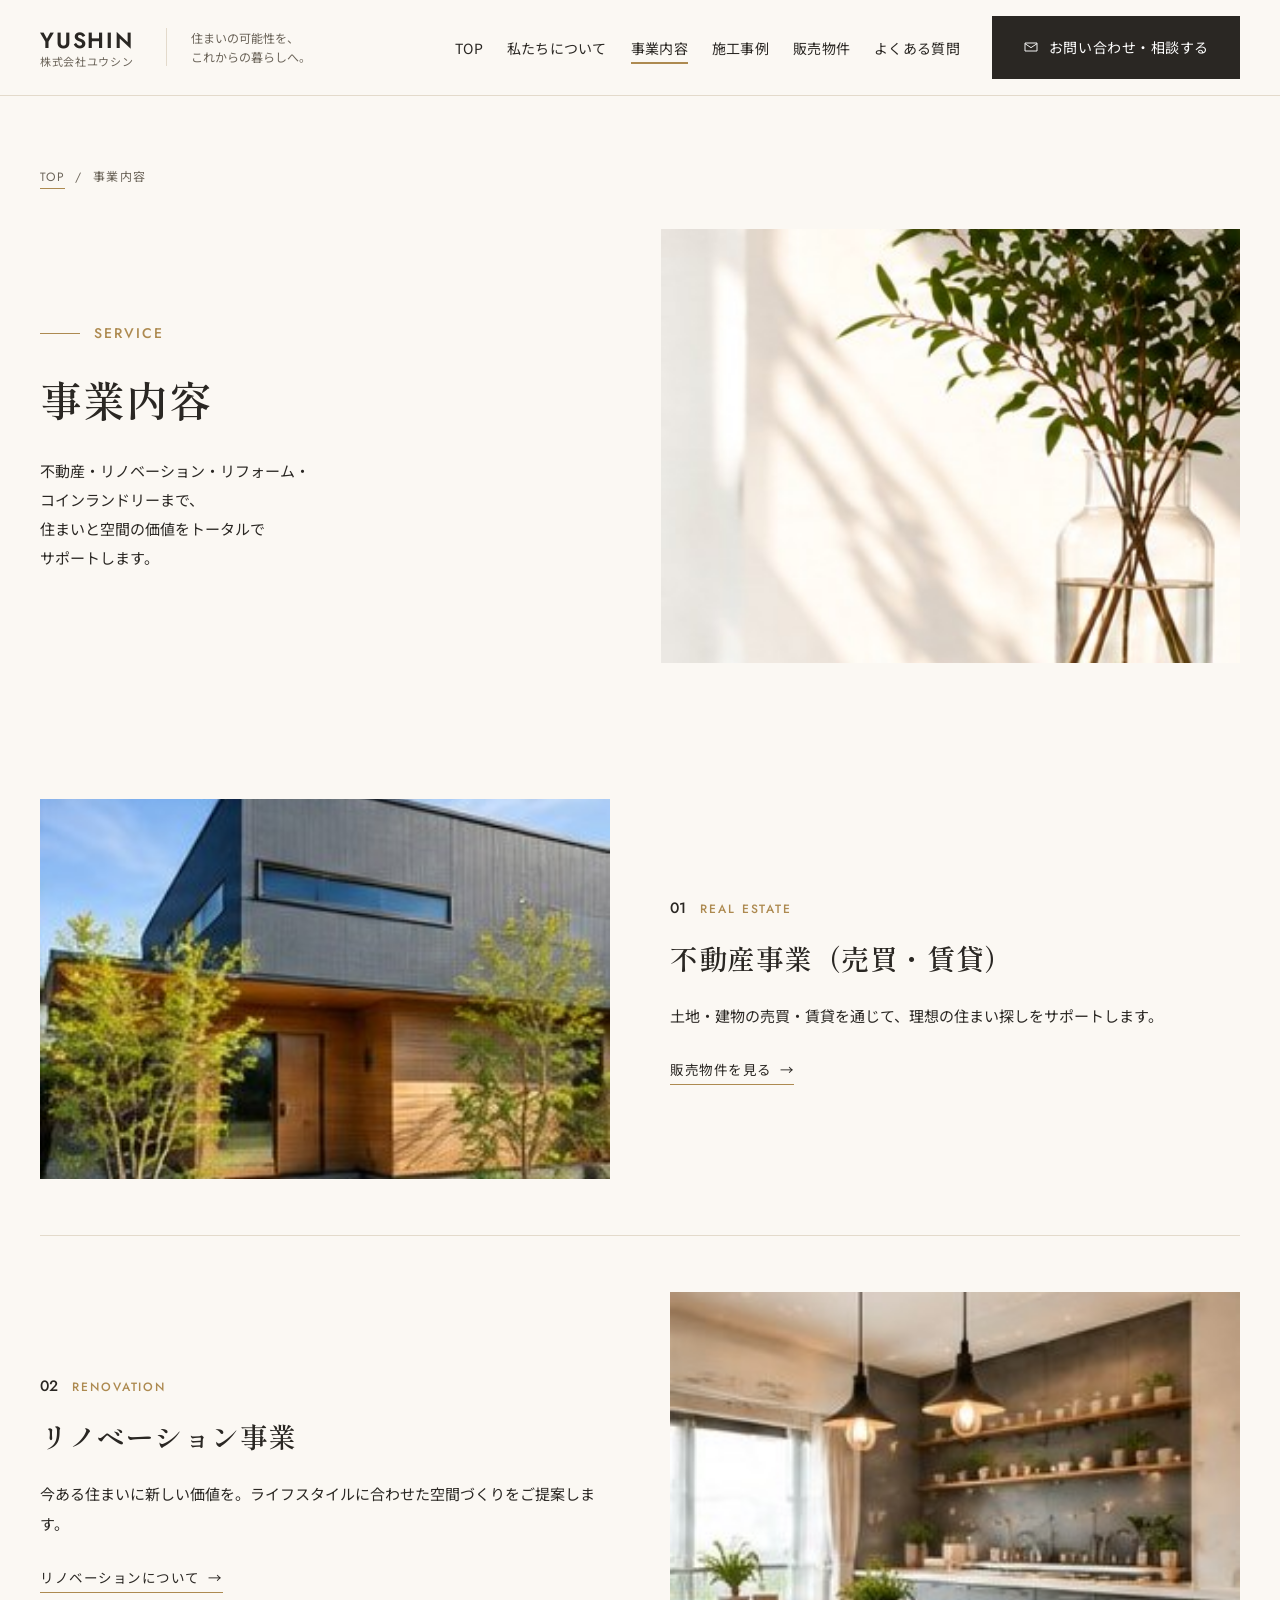
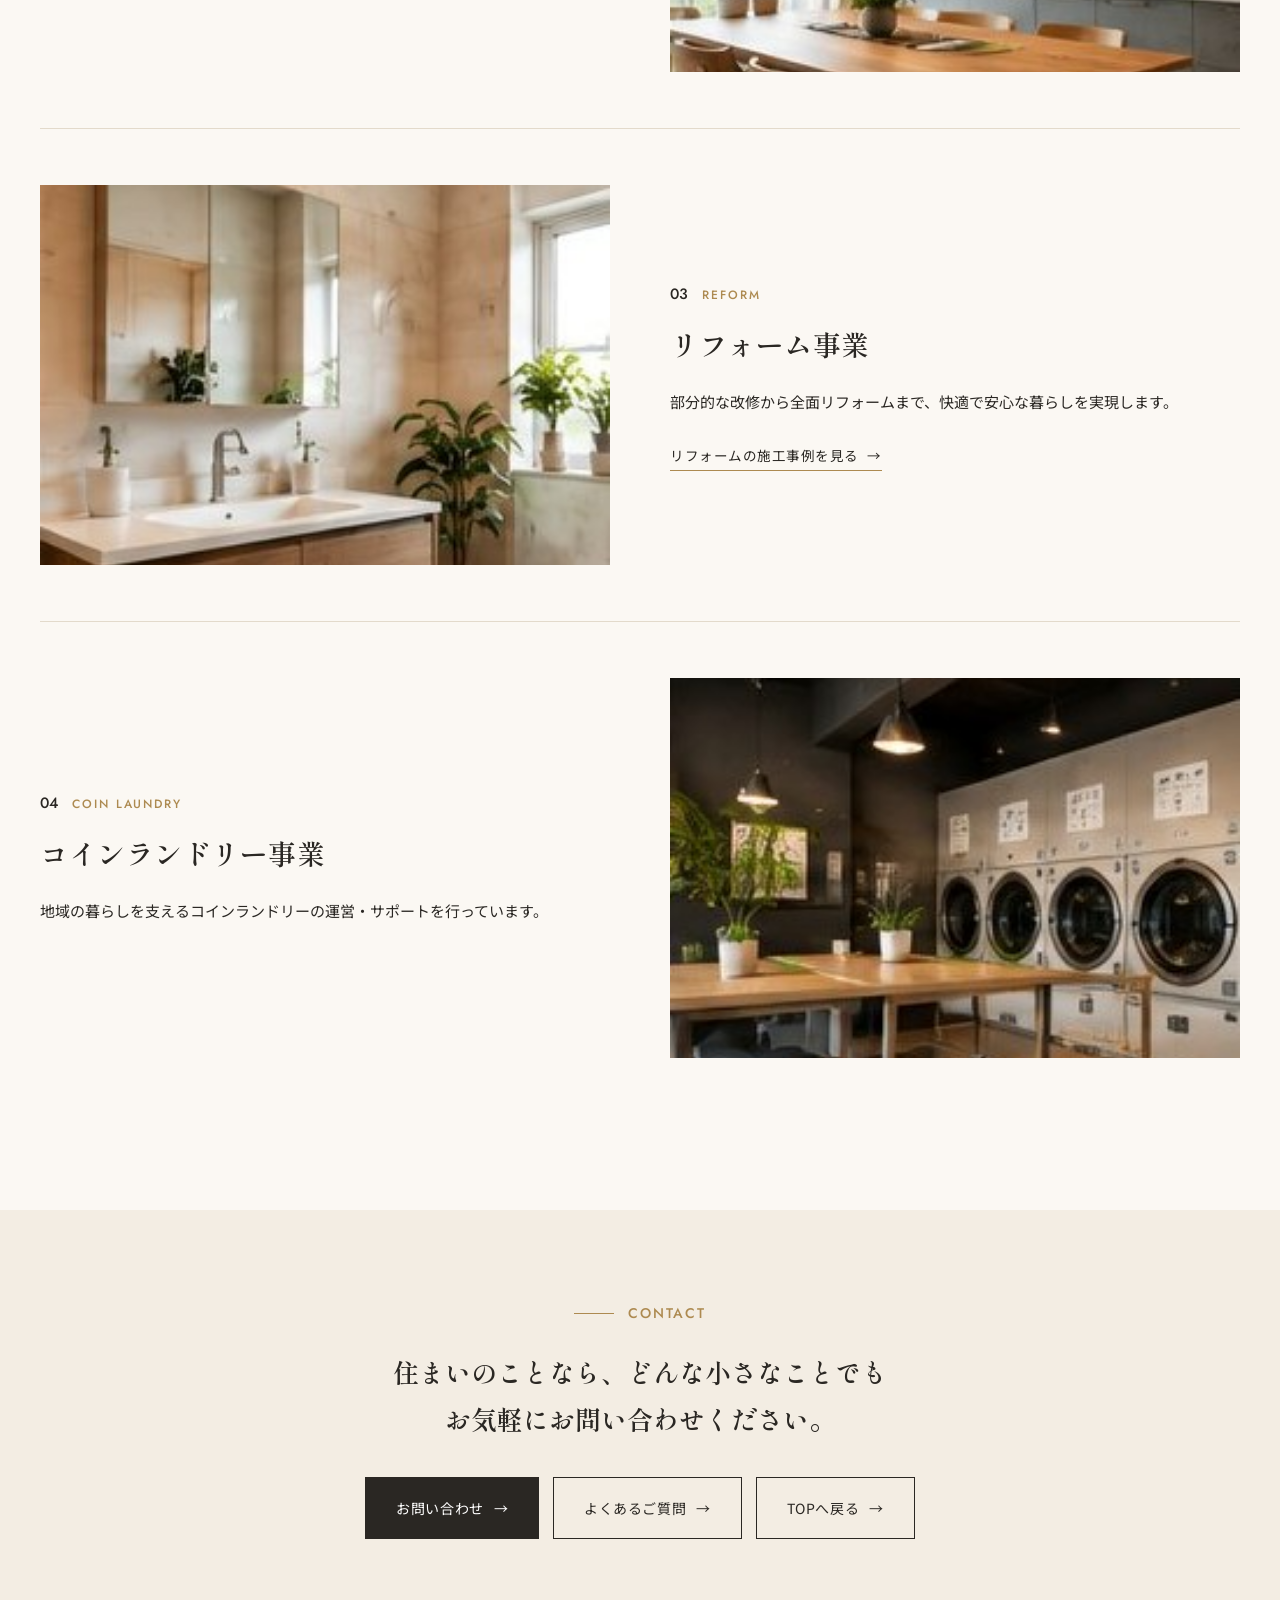
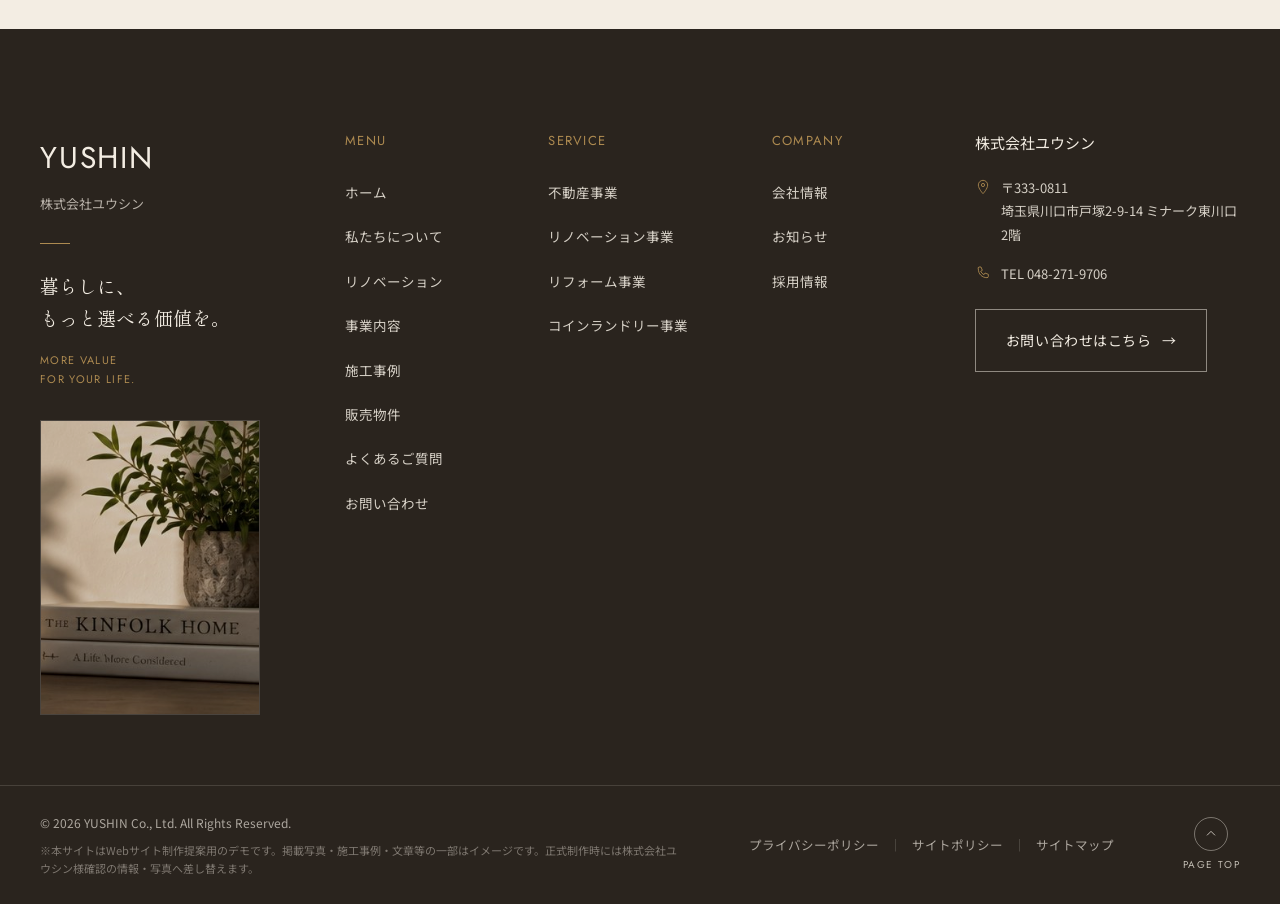
==== business/index.html @ 1804f94d "最新版デモを反映: 会社情報・リノベーション・事業内容のページを追加し、TOP・施工事例・販売物件を WordPress 公開側に同期 - 会社情報 company/・リノベーション renovati" ====
<!DOCTYPE html>
<html lang="ja">
<head>
<meta charset="UTF-8">
<meta name="viewport" content="width=device-width, initial-scale=1">
<meta name="robots" content="noindex, nofollow">
<title>事業内容｜株式会社ユウシン（提案用デモ）</title>
<link rel="preconnect" href="https://fonts.googleapis.com">
<link rel="preconnect" href="https://fonts.gstatic.com" crossorigin>
<link rel="stylesheet" href="https://fonts.googleapis.com/css2?family=Shippori+Mincho:wght@400;500;600;800&amp;family=Noto+Sans+JP:wght@300;400;500;600;700&amp;family=Cormorant+Garamond:ital,wght@1,400;1,500;1,600&amp;family=Jost:wght@400;500;600&amp;display=swap">
<link rel="stylesheet" href="../styles/main.css">
<link rel="stylesheet" href="../styles/site.css">
<link rel="stylesheet" href="../styles/home-property.css">
<link rel="stylesheet" href="../styles/site-pages.css">
</head>
<body>

<a class="skip-link screen-reader-text" id="wp-skip-link" href="#wp--skip-link--target">内容をスキップ</a><div class="wp-site-blocks"><header class="site-header" id="hero">
  <div class="site-header__inner">
    <a class="brand" href="../#hero">
      <span class="brand__en">YUSHIN</span>
      <span class="brand__jp">株式会社ユウシン</span>
    </a>

    <p class="header-tagline">住まいの可能性を、<br>これからの暮らしへ。</p>

    <nav class="main-nav" id="mainNav">
      <ul>
        <li><a href="../#hero">TOP</a></li>
        <li><a href="../#about">私たちについて</a></li>
        <li><a href="../#service" class="is-active" aria-current="page">事業内容</a></li>
        <li><a href="../#works">施工事例</a></li>
        <li><a href="../property/">販売物件</a></li>
        <li><a href="../#faq">よくある質問</a></li>
      </ul>
    </nav>

    <a href="../#contact" class="btn btn-dark header-cta">
      <svg class="icon" viewBox="0 0 24 24" aria-hidden="true"><path d="M3 6h18v12H3z" fill="none" stroke="currentColor" stroke-width="1.4"/><path d="M3 7l9 6 9-6" fill="none" stroke="currentColor" stroke-width="1.4"/></svg>
      お問い合わせ・相談する
    </a>

    <button class="nav-toggle" id="navToggle" aria-label="メニューを開く" aria-expanded="false" aria-controls="mainNav">
      <span></span><span></span><span></span>
    </button>
  </div>
</header>



<main id="wp--skip-link--target" class="wp-block-group is-layout-flow wp-block-group-is-layout-flow">
<section class="section sp-hero" id="sp-top">
  <div class="container">
    <nav class="sp-crumb" aria-label="現在地"><a href="../">TOP</a><span aria-hidden="true">/</span><span aria-current="page">事業内容</span></nav>
    <div class="sp-hero__grid">
      <div class="sp-hero__text">
        <p class="eyebrow"><span class="eyebrow__line"></span><span class="eyebrow__label">SERVICE</span></p>
        <h1 class="section-title sp-hero__title" data-ysp-field="title">事業内容</h1>
        <p class="section-desc sp-hero__lead" data-ysp-field="lead">不動産・リノベーション・リフォーム・<br>
コインランドリーまで、<br>
住まいと空間の価値をトータルで<br>
サポートします。</p>
      </div>
      <div class="sp-hero__visual">
        <img class="photo sp-hero__photo" src="../images/photos/service-side.jpg" alt="事業内容のイメージ写真(提案用仮素材)">
      </div>
    </div>
  </div>
</section>

<section class="section sp-block sp-biz" id="sp-business">
  <div class="container">
    <article class="sp-biz__item" id="realestate">
      <div class="sp-biz__visual"><img class="photo" src="../images/photos/service-realestate.jpg" alt="不動産事業（売買・賃貸）のイメージ写真(提案用仮素材)" loading="lazy"></div>
      <div class="sp-biz__text">
        <p class="sp-biz__num">01<span>REAL ESTATE</span></p>
        <h2 class="sp-block__title" data-ysp-field="realestate_name">不動産事業（売買・賃貸）</h2>
        <p class="sp-block__text" data-ysp-field="realestate_text">土地・建物の売買・賃貸を通じて、理想の住まい探しをサポートします。</p>
        <a class="text-link" href="../property/">販売物件を見る<span class="arrow">→</span></a>
      </div>
    </article>
    <article class="sp-biz__item" id="renovation">
      <div class="sp-biz__visual"><img class="photo" src="../images/photos/service-renovation.jpg" alt="リノベーション事業のイメージ写真(提案用仮素材)" loading="lazy"></div>
      <div class="sp-biz__text">
        <p class="sp-biz__num">02<span>RENOVATION</span></p>
        <h2 class="sp-block__title" data-ysp-field="renovation_name">リノベーション事業</h2>
        <p class="sp-block__text" data-ysp-field="renovation_text">今ある住まいに新しい価値を。ライフスタイルに合わせた空間づくりをご提案します。</p>
        <a class="text-link" href="../renovation/">リノベーションについて<span class="arrow">→</span></a>
      </div>
    </article>
    <article class="sp-biz__item" id="reform">
      <div class="sp-biz__visual"><img class="photo" src="../images/photos/service-reform.jpg" alt="リフォーム事業のイメージ写真(提案用仮素材)" loading="lazy"></div>
      <div class="sp-biz__text">
        <p class="sp-biz__num">03<span>REFORM</span></p>
        <h2 class="sp-block__title" data-ysp-field="reform_name">リフォーム事業</h2>
        <p class="sp-block__text" data-ysp-field="reform_text">部分的な改修から全面リフォームまで、快適で安心な暮らしを実現します。</p>
        <a class="text-link" href="../works/?work_type=reform">リフォームの施工事例を見る<span class="arrow">→</span></a>
      </div>
    </article>
    <article class="sp-biz__item" id="laundry">
      <div class="sp-biz__visual"><img class="photo" src="../images/photos/service-laundry.jpg" alt="コインランドリー事業のイメージ写真(提案用仮素材)" loading="lazy"></div>
      <div class="sp-biz__text">
        <p class="sp-biz__num">04<span>COIN LAUNDRY</span></p>
        <h2 class="sp-block__title" data-ysp-field="laundry_name">コインランドリー事業</h2>
        <p class="sp-block__text" data-ysp-field="laundry_text">地域の暮らしを支えるコインランドリーの運営・サポートを行っています。</p>
      </div>
    </article>
  </div>
</section>

<section class="section section--alt sp-cta" id="sp-contact">
  <div class="container sp-cta__inner">
    <p class="eyebrow"><span class="eyebrow__line"></span><span class="eyebrow__label">CONTACT</span></p>
    <h2 class="sp-cta__title">住まいのことなら、どんな小さなことでも<br class="sp-br-pc">お気軽にお問い合わせください。</h2>
    <div class="sp-cta__actions">
      <a href="../#contact" class="btn btn-dark">お問い合わせ<span class="arrow">→</span></a>
      <a href="../#faq" class="btn btn-outline">よくあるご質問<span class="arrow">→</span></a>
      <a href="../" class="btn btn-outline">TOPへ戻る<span class="arrow">→</span></a>
    </div>
  </div>
</section>

</main>


<footer class="site-footer">
  <div class="container footer-top">
    <div class="footer-brand">
      <p class="footer-brand__en">YUSHIN</p>
      <p class="footer-brand__jp">株式会社ユウシン</p>
      <hr>
      <p class="footer-brand__copy">暮らしに、<br>もっと選べる価値を。</p>
      <p class="footer-brand__en2">MORE VALUE<br>FOR YOUR LIFE.</p>
      <div class="footer-photo">
        <img src="../images/photos/footer.jpg" alt="観葉植物と本が置かれたテーブルのイメージ写真(提案用仮素材)" loading="lazy">
      </div>
    </div>

    <nav class="footer-col" aria-label="メニュー">
      <p class="footer-col__title">MENU</p>
      <ul>
        <li><a href="../#hero">ホーム</a></li>
        <li><a href="../#about">私たちについて</a></li>
        <li><a href="../renovation/">リノベーション</a></li>
        <li><a href="../#service">事業内容</a></li>
        <li><a href="../works/">施工事例</a></li>
        <li><a href="../property/">販売物件</a></li>
        <li><a href="../#faq">よくあるご質問</a></li>
        <li><a href="../#contact">お問い合わせ</a></li>
      </ul>
    </nav>

    <nav class="footer-col" aria-label="サービス">
      <p class="footer-col__title">SERVICE</p>
      <ul>
        <li><a href="./#realestate">不動産事業</a></li>
        <li><a href="./#renovation">リノベーション事業</a></li>
        <li><a href="./#reform">リフォーム事業</a></li>
        <li><a href="./#laundry">コインランドリー事業</a></li>
      </ul>
    </nav>

    <nav class="footer-col" aria-label="会社">
      <p class="footer-col__title">COMPANY</p>
      <ul>
        <li><a href="../company/">会社情報</a></li>
        <li><a href="#">お知らせ</a></li>
        <li><a href="#">採用情報</a></li>
      </ul>
    </nav>

    <div class="footer-company" id="company-info">
      <p class="footer-company__name">株式会社ユウシン</p>
      <p class="footer-company__row">
        <svg viewBox="0 0 24 24" aria-hidden="true"><path d="M12 22s7-7.5 7-13a7 7 0 1 0-14 0c0 5.5 7 13 7 13z" fill="none" stroke="currentColor" stroke-width="1.3"/><circle cx="12" cy="9" r="2.4" fill="none" stroke="currentColor" stroke-width="1.3"/></svg>
        〒333-0811<br>埼玉県川口市戸塚2-9-14 ミナーク東川口2階      </p>
      <p class="footer-company__row">
        <svg viewBox="0 0 24 24" aria-hidden="true"><path d="M6 3h3l2 5-2.5 1.5a11 11 0 0 0 5 5L15 12l5 2v3a2 2 0 0 1-2 2C10.5 19 5 13.5 5 6a2 2 0 0 1 1-3z" fill="none" stroke="currentColor" stroke-width="1.3"/></svg>
        TEL 048-271-9706      </p>
      <a href="../#contact" class="btn btn-outline btn-outline--light">お問い合わせはこちら<span class="arrow">→</span></a>
    </div>
  </div>

  <div class="footer-bottom">
    <div class="container footer-bottom__inner">
      <p class="footer-copyright">© 2026 YUSHIN Co., Ltd. All Rights Reserved.<span class="footer-disclaimer">※本サイトはWebサイト制作提案用のデモです。掲載写真・施工事例・文章等の一部はイメージです。正式制作時には株式会社ユウシン様確認の情報・写真へ差し替えます。</span></p>
      <nav class="footer-legal" aria-label="法的情報">
        <a href="#">プライバシーポリシー</a><span>｜</span><a href="#">サイトポリシー</a><span>｜</span><a href="#">サイトマップ</a>
      </nav>
      <a href="../#hero" class="footer-top-btn" aria-label="ページトップへ戻る">
        <svg viewBox="0 0 24 24" aria-hidden="true"><path d="M6 14l6-6 6 6" fill="none" stroke="currentColor" stroke-width="1.5"/></svg>
        <span>PAGE TOP</span>
      </a>
    </div>
  </div>
</footer>

</div>
<script src="../scripts/main.js"></script>
</body>
</html>
---- styles/main.css ----
/* =========================================================
   YUSHIN 提案用デモサイト — メインスタイルシート
   ========================================================= */

:root {
  /* --- ベースカラー --- */
  --color-bg: #FBF8F3;
  --color-bg-alt: #F3EDE3;
  --color-white: #FFFFFF;
  --color-charcoal: #2A2723;
  --color-text: #2A2723;
  --color-text-soft: #6B6459;
  --color-border: #E3DACB;
  --color-border-strong: #2A2723;

  /* --- アクセント（ゴールド） --- */
  --color-gold: #AD8A50;
  --color-gold-soft: #E4D3AE;

  /* --- フッター（ダーク） --- */
  --color-dark: #2A241E;
  --color-dark-alt: #34291F;
  --color-dark-text: #F3EDE3;

  /* --- フォント --- */
  --font-serif: "Shippori Mincho", serif;
  --font-sans: "Noto Sans JP", -apple-system, "Hiragino Sans", sans-serif;
  --font-en: "Jost", "Noto Sans JP", sans-serif;
  --font-script: "Cormorant Garamond", serif;

  /* --- レイアウト --- */
  --container-w: 1280px;
  --header-h: 92px;
}

/* --- Reset --- */
* { box-sizing: border-box; }
html { scroll-behavior: smooth; scroll-padding-top: var(--header-h); }
body {
  margin: 0;
  background: var(--color-bg);
  color: var(--color-text);
  font-family: var(--font-sans);
  font-weight: 400;
  line-height: 1.9;
  -webkit-font-smoothing: antialiased;
}
img { max-width: 100%; display: block; }
a { color: inherit; text-decoration: none; }
ul { list-style: none; margin: 0; padding: 0; }
h1, h2, h3 { margin: 0; font-family: var(--font-serif); font-weight: 600; }
p { margin: 0; }
button { font: inherit; background: none; border: none; cursor: pointer; color: inherit; }
svg { width: 1em; height: 1em; }

.container {
  max-width: var(--container-w);
  margin: 0 auto;
  padding: 0 40px;
}

/* =========================================================
   共通パーツ
   ========================================================= */

.eyebrow {
  display: flex;
  align-items: center;
  gap: 14px;
  margin: 0 0 22px;
  color: var(--color-gold);
  font-family: var(--font-en);
  letter-spacing: 0.14em;
  font-size: 14px;
}
.eyebrow__num { font-size: 15px; font-weight: 500; color: var(--color-charcoal); }
.eyebrow__line { width: 40px; height: 1px; background: var(--color-gold); display: inline-block; }
.eyebrow__label { font-weight: 500; }

.section-title {
  font-size: clamp(30px, 3.6vw, 42px);
  line-height: 1.45;
  letter-spacing: 0.02em;
  margin-bottom: 18px;
}

.section-en {
  font-family: var(--font-en);
  letter-spacing: 0.16em;
  font-size: 13px;
  color: var(--color-gold);
  margin-bottom: 26px;
}

.section-desc {
  font-size: 15px;
  color: var(--color-text);
  line-height: 1.95;
  margin-bottom: 34px;
}

.section-foot {
  margin-top: 44px;
  font-family: var(--font-en);
  font-size: 12px;
  letter-spacing: 0.14em;
  color: var(--color-text-soft);
}

.tentative-mark {
  font-size: 0.72em;
  color: var(--color-gold);
  margin-left: 2px;
}

.proposal-note {
  display: block;
  margin-top: 8px;
  font-family: var(--font-en);
  font-size: 11px;
  letter-spacing: 0.06em;
  color: var(--color-gold);
  opacity: 0.85;
}

/* --- ボタン --- */
.btn {
  display: inline-flex;
  align-items: center;
  gap: 10px;
  padding: 17px 30px;
  font-size: 14px;
  letter-spacing: 0.04em;
  border: 1px solid var(--color-border-strong);
  white-space: nowrap;
  transition: background-color .2s ease, color .2s ease, opacity .2s ease;
}
.btn .arrow { transition: transform .2s ease; }
.btn:hover .arrow { transform: translateX(4px); }

.btn-dark {
  background: var(--color-charcoal);
  color: var(--color-white);
  border-color: var(--color-charcoal);
}
.btn-dark:hover { background: #46403A; }

.btn-outline {
  background: transparent;
  color: var(--color-charcoal);
}
.btn-outline:hover { background: var(--color-charcoal); color: var(--color-white); }

.btn-outline--light {
  border-color: rgba(243,237,227,0.5);
  color: var(--color-dark-text);
}
.btn-outline--light:hover { background: var(--color-dark-text); color: var(--color-dark); }

.header-cta .icon { font-size: 16px; }

/* --- 写真（design-parts のデザインカンプから、文字が焼き込まれていない範囲だけを
       トリミングして書き出した提案用の仮写真素材。images/photos/ を参照） --- */
.photo {
  display: block;
  width: 100%;
  height: auto;
}
/* 縦横比を揃えて並べる必要がある箇所のみ、比率を固定してトリミング表示 */
.photo--compare { aspect-ratio: 5 / 4; object-fit: cover; }
.photo--card { aspect-ratio: 6 / 5; object-fit: cover; margin-bottom: 20px; }

.visual-script {
  font-family: var(--font-script);
  font-style: italic;
  font-size: clamp(20px, 2vw, 26px);
  color: var(--color-gold);
  line-height: 1.35;
}
.visual-caption {
  font-family: var(--font-serif);
  font-size: 17px;
  line-height: 1.75;
}
.visual-caption span, .triple__brand-sub, .service-head__catch span {
  display: block;
  margin-top: 10px;
  font-family: var(--font-en);
  font-size: 11px;
  letter-spacing: 0.12em;
  color: var(--color-gold);
  font-weight: 500;
}

/* =========================================================
   01 HEADER
   ========================================================= */
.site-header {
  position: sticky;
  top: 0;
  z-index: 100;
  background: rgba(251,248,243,0.94);
  backdrop-filter: saturate(1.1) blur(6px);
  border-bottom: 1px solid var(--color-border);
}
.site-header__inner {
  max-width: var(--container-w);
  margin: 0 auto;
  min-height: var(--header-h);
  padding: 16px 40px;
  display: flex;
  align-items: center;
  gap: 32px;
}
.brand { display: flex; flex-direction: column; line-height: 1.3; }
.brand__en { font-family: var(--font-en); font-size: 22px; font-weight: 600; letter-spacing: 0.08em; }
.brand__jp { font-size: 11px; letter-spacing: 0.06em; color: var(--color-text-soft); }

.header-tagline {
  font-size: 12px;
  color: var(--color-text-soft);
  line-height: 1.6;
  padding-left: 24px;
  border-left: 1px solid var(--color-border);
  margin-right: auto;
}

.main-nav ul { display: flex; gap: 34px; }
.main-nav a {
  font-size: 14px;
  letter-spacing: 0.02em;
  position: relative;
  padding-bottom: 6px;
}
.main-nav a.is-active { color: var(--color-charcoal); }
.main-nav a.is-active::after {
  content: "";
  position: absolute;
  left: 0; right: 0; bottom: 0;
  height: 2px;
  background: var(--color-gold);
}
.main-nav a:hover { color: var(--color-gold); }

.nav-toggle {
  display: none;
  flex-direction: column;
  justify-content: center;
  gap: 5px;
  width: 40px;
  height: 40px;
  flex-shrink: 0;
}
.nav-toggle span {
  width: 100%;
  height: 1.5px;
  background: var(--color-charcoal);
  transition: transform .25s ease, opacity .25s ease;
}
.nav-toggle[aria-expanded="true"] span:nth-child(1) { transform: translateY(6.5px) rotate(45deg); }
.nav-toggle[aria-expanded="true"] span:nth-child(2) { opacity: 0; }
.nav-toggle[aria-expanded="true"] span:nth-child(3) { transform: translateY(-6.5px) rotate(-45deg); }

/* =========================================================
   01 HERO
   ========================================================= */
.hero {
  position: relative;
  min-height: 88vh;
  display: flex;
  align-items: flex-end;
  overflow: hidden;
}
.hero__photo {
  position: absolute;
  inset: 0;
  overflow: hidden;
}
.hero__photo img {
  position: absolute;
  top: 0;
  right: 0;
  width: 72%;
  height: 100%;
  object-fit: cover;
}
.hero__overlay {
  position: absolute;
  inset: 0;
  background: linear-gradient(90deg, var(--color-bg) 0%, var(--color-bg) 22%, rgba(251,248,243,0.86) 32%, rgba(251,248,243,0.3) 48%, rgba(251,248,243,0) 64%);
}
.hero__content {
  position: relative;
  z-index: 2;
  max-width: var(--container-w);
  margin: 0 auto;
  width: 100%;
  padding: 100px 40px 110px;
}
.hero__title {
  font-size: clamp(38px, 5.4vw, 64px);
  line-height: 1.4;
  margin-bottom: 20px;
}
.hero__en {
  font-family: var(--font-en);
  color: var(--color-gold);
  letter-spacing: 0.14em;
  font-size: 15px;
  margin-bottom: 26px;
}
.hero__desc {
  font-size: 15.5px;
  max-width: 560px;
  margin-bottom: 24px;
}
.hero__meta { font-size: 13.5px; color: var(--color-text-soft); margin-bottom: 34px; }
.hero__actions { display: flex; flex-wrap: wrap; gap: 16px; }

/* 背景写真の上でも読めるように（写真・オーバーレイ・余白は変えない）
   - 説明文と会社名・所在地: 文字の周りだけに背景色のやわらかい縁取り（箱は付けない）。会社名・所在地は少し濃く
   - 右の「相談する」ボタン: 透明だと写真が透けて読みにくいため、アイボリーの背景を敷く（細い枠線・ホバー時の黒は従来どおり）。左の黒いボタンが主、右が明るい副導線 */
.hero__desc, .hero__meta { text-shadow: 0 0 2px rgba(251,248,243,0.9), 0 0 8px rgba(251,248,243,0.9); }
.hero__meta { color: #4E4841; }
.hero__actions .btn-outline { background: rgba(251,248,243,0.92); }
.hero__actions .btn-outline:hover { background: var(--color-charcoal); color: var(--color-white); }
.hero__scroll {
  position: absolute;
  left: 40px;
  bottom: 28px;
  z-index: 2;
  font-family: var(--font-en);
  font-size: 11px;
  letter-spacing: 0.2em;
  color: var(--color-text-soft);
  padding-left: 26px;
}
.hero__scroll::before {
  content: "";
  position: absolute;
  left: 0;
  top: 2px;
  width: 1px;
  height: 34px;
  background: var(--color-text-soft);
}

/* =========================================================
   セクション共通レイアウト
   ========================================================= */
.section { padding: 110px 0; }
.section--alt { background: var(--color-bg-alt); }

.split {
  display: grid;
  grid-template-columns: minmax(320px, 420px) 1fr;
  gap: 70px;
  align-items: center;
}
.split__visual { position: relative; }
.split__visual--wide { grid-column: span 1; }

.visual-caption--top {
  position: absolute;
  top: 26px;
  right: 26px;
  text-align: right;
  background: rgba(251,248,243,0.85);
  padding: 10px 16px;
}
.visual-script--bottom {
  position: absolute;
  bottom: 26px;
  right: 26px;
  text-align: right;
}
.visual-script--onphoto {
  position: absolute;
  top: 30px;
  left: 30px;
  text-align: left;
}
.visual-caption--onphoto {
  position: absolute;
  top: 30px;
  left: 30px;
  color: var(--color-charcoal);
}

/* =========================================================
   04 WORKS
   ========================================================= */
.works-compare { position: relative; }
.works-compare__photos {
  position: relative;
  display: grid;
  grid-template-columns: 1fr 1fr;
  align-items: start;
}
.works-compare__frame { position: relative; }
.works-compare__tag {
  position: absolute;
  top: 18px;
  left: 18px;
  z-index: 2;
  display: flex;
  flex-direction: column;
  padding: 8px 16px;
  font-family: var(--font-en);
  font-size: 15px;
  letter-spacing: 0.1em;
  color: var(--color-white);
}
.works-compare__tag small { font-family: var(--font-sans); letter-spacing: 0.04em; font-size: 11px; opacity: 0.9; }
.works-compare__tag--before { background: rgba(42,39,35,0.72); }
.works-compare__tag--after { background: var(--color-gold); }
.works-compare__captions {
  display: grid;
  grid-template-columns: 1fr 1fr;
  gap: 0 40px;
  margin-top: 22px;
}
.works-compare__caption {
  font-size: 13.5px;
  color: var(--color-text-soft);
  line-height: 1.8;
}
.works-compare__nav {
  display: flex;
  align-items: center;
  gap: 2px;
  width: 56px;
  height: 56px;
  border-radius: 50%;
  background: var(--color-white);
  border: 1px solid var(--color-border);
  justify-content: center;
  position: absolute;
  top: 50%;
  left: 50%;
  transform: translate(-50%, -50%);
  z-index: 3;
  padding: 0 4px;
}
.works-compare__nav svg { width: 16px; height: 16px; }
.works-compare__nav[disabled] { cursor: default; opacity: 0.55; }
.visual-script--corner { position: absolute; bottom: -46px; right: 0; text-align: right; }

/* =========================================================
   05 SERVICE
   ========================================================= */
.service-layout {
  display: grid;
  grid-template-columns: minmax(300px, 420px) 1fr;
  gap: 70px;
  align-items: start;
}
.split__text--noshrink { max-width: 420px; }
.service-content { min-width: 0; }
.service-head__catch {
  font-family: var(--font-serif);
  font-size: 19px;
  color: var(--color-charcoal);
  margin-bottom: 34px;
}

.service-body {
  display: grid;
  grid-template-columns: 1fr 240px;
  gap: 32px;
  align-items: start;
}
.service-grid {
  display: grid;
  grid-template-columns: repeat(2, 1fr);
  gap: 24px 28px;
}
.service-card { position: relative; }
.service-card__icon {
  display: flex;
  align-items: center;
  justify-content: center;
  width: 54px;
  height: 54px;
  border-radius: 50%;
  background: var(--color-gold-soft);
  color: var(--color-charcoal);
  margin-top: -47px;
  margin-left: 14px;
  position: relative;
  z-index: 2;
  border: 4px solid var(--color-bg);
}
.service-card__icon svg { width: 24px; height: 24px; }
.service-card h3 { font-size: 16.5px; margin: 18px 0 6px; line-height: 1.5; }
.service-card h3 small { font-size: 13px; font-weight: 400; }
.service-card__en {
  font-family: var(--font-en);
  font-size: 11px;
  letter-spacing: 0.12em;
  color: var(--color-gold);
  margin-bottom: 12px;
}
.service-card__desc { font-size: 13.5px; color: var(--color-text-soft); line-height: 1.85; }
.service-side { position: relative; }

/* =========================================================
   06 / 07 / 09 3カラム（テキスト / ビジュアル / ブランド欄）
   ========================================================= */
.triple {
  display: grid;
  grid-template-columns: minmax(300px, 380px) 1fr 200px;
  gap: 56px;
  align-items: center;
}
.triple__visual { position: relative; }
.triple__brand {
  align-self: stretch;
  display: flex;
  flex-direction: column;
  justify-content: center;
  padding-left: 40px;
  border-left: 1px solid var(--color-border);
  height: 100%;
}
.triple__brand-en { font-family: var(--font-en); font-size: 22px; letter-spacing: 0.08em; margin-bottom: 4px; }
.triple__brand-jp { font-size: 12.5px; color: var(--color-text-soft); margin-bottom: 22px; }
.triple__brand hr { border: none; border-top: 1px solid var(--color-gold); width: 30px; margin: 0 0 22px; }
.triple__brand-copy { font-family: var(--font-serif); font-size: 16.5px; line-height: 1.85; }
.triple__brand-sub { font-family: var(--font-sans); font-size: 12px; color: var(--color-text-soft); letter-spacing: 0; margin-top: 20px; line-height: 1.9; }
.triple__visual {
  align-self: stretch;
  overflow: hidden;
}
.triple__visual .photo {
  width: 100%;
  height: 100%;
  object-fit: cover;
}

/* =========================================================
   07 FAQ（質問をクリック／タップすると回答が開く。<details>/<summary>）
   ========================================================= */
.split--faq { align-items: start; }
.faq-list { border-top: 1px solid var(--color-border); }
.faq-item { background: var(--color-white); border: 1px solid var(--color-border); border-top: 0; }
.faq-item__q {
  display: flex;
  align-items: center;
  gap: 18px;
  padding: 20px 24px;
  cursor: pointer;
  list-style: none;
  transition: background-color .2s ease;
}
.faq-item__q::-webkit-details-marker { display: none; }
.faq-item__q:hover { background: #fdfbf7; }
.faq-item__q:focus-visible { outline: 2px solid var(--color-gold); outline-offset: -2px; }
.faq-item__num {
  flex-shrink: 0;
  display: flex;
  align-items: center;
  justify-content: center;
  width: 44px;
  height: 44px;
  border-radius: 50%;
  background: var(--color-gold);
  color: var(--color-white);
  font-family: var(--font-en);
  font-size: 12.5px;
  font-weight: 500;
}
.faq-item__text { flex: 1 1 auto; min-width: 0; font-family: var(--font-serif); font-size: 16.5px; font-weight: 600; line-height: 1.7; letter-spacing: 0.02em; overflow-wrap: anywhere; }
/* 開閉の目印（＋ / −）。細い線で控えめに */
.faq-item__icon { position: relative; flex-shrink: 0; width: 16px; height: 16px; }
.faq-item__icon::before,
.faq-item__icon::after { content: ""; position: absolute; top: 50%; left: 0; width: 16px; height: 1px; background: var(--color-gold); transition: transform .25s ease; }
.faq-item__icon::after { transform: rotate(90deg); }
.faq-item[open] .faq-item__icon::after { transform: rotate(0deg); }
.faq-item__a { display: flex; gap: 14px; padding: 0 24px 24px 86px; }
.faq-item__a-mark {
  flex-shrink: 0;
  display: flex;
  align-items: center;
  justify-content: center;
  width: 22px;
  height: 22px;
  margin-top: 3px;
  border-radius: 50%;
  background: var(--color-border);
  color: var(--color-charcoal);
  font-family: var(--font-en);
  font-size: 11px;
}
.faq-item__a p { font-size: 14.5px; line-height: 2; color: var(--color-text-soft); overflow-wrap: anywhere; }
@media (prefers-reduced-motion: reduce) {
  .faq-item__icon::before, .faq-item__icon::after { transition: none; }
}
/* 公開中の質問が無いとき（一覧の代わり） */
.faq-empty {
  align-self: start;
  padding: 22px;
  font-size: 14px;
  line-height: 1.9;
  color: var(--color-text-soft);
  background: var(--color-white);
  border: 1px solid var(--color-border);
}

/* =========================================================
   08 CONTACT
   ========================================================= */
.contact-cards {
  display: flex;
  flex-direction: column;
  gap: 14px;
  margin: 6px 0 40px;
}
/* 電話・メールの2つ。1枚ずつ少しゆとりを持たせ、2行目に電話番号・メールアドレスを出す（PCでは電話番号を見て電話できるように） */
.contact-card {
  display: flex;
  align-items: center;
  gap: 18px;
  min-height: 84px;
  background: var(--color-white);
  border: 1px solid var(--color-border);
  padding: 18px 24px;
  color: var(--color-text);
  text-decoration: none;
  transition: border-color .2s ease, background-color .2s ease;
}
.contact-card:hover { border-color: var(--color-gold); background: #fffdf9; }
.contact-card:focus-visible { outline: 2px solid var(--color-gold); outline-offset: 2px; }
.contact-card svg { width: 26px; height: 26px; flex-shrink: 0; color: var(--color-charcoal); }
.contact-card__text { display: flex; flex-direction: column; gap: 2px; min-width: 0; margin-right: auto; }
.contact-card__jp { font-size: 15px; line-height: 1.6; }
.contact-card__sub { font-family: var(--font-en); font-size: 13px; letter-spacing: 0.06em; line-height: 1.5; color: var(--color-text-soft); overflow-wrap: anywhere; }
.contact-card__en { flex-shrink: 0; font-family: var(--font-en); font-size: 11px; letter-spacing: 0.1em; color: var(--color-gold); }
.contact-card .arrow { flex-shrink: 0; transition: transform .2s ease; }
.contact-card:hover .arrow { transform: translateX(3px); }
@media (max-width: 640px) {
  .contact-card { gap: 14px; min-height: 76px; padding: 16px 18px; }
  .contact-card__en { display: none; }
}

/* =========================================================
   10 FOOTER
   ========================================================= */
.site-footer { background: var(--color-dark); color: var(--color-dark-text); }
.footer-top {
  display: grid;
  grid-template-columns: 1.3fr 0.8fr 0.9fr 0.8fr 1.3fr;
  gap: 40px;
  padding: 100px 40px 70px;
}
.footer-brand__en { font-family: var(--font-en); font-size: 30px; letter-spacing: 0.06em; margin-bottom: 6px; }
.footer-brand__jp { font-size: 13px; color: rgba(243,237,227,0.7); margin-bottom: 26px; }
.footer-brand hr { border: none; border-top: 1px solid var(--color-gold); width: 30px; margin: 0 0 26px; }
.footer-brand__copy { font-family: var(--font-serif); font-size: 19px; line-height: 1.7; margin-bottom: 16px; }
.footer-brand__en2 { font-family: var(--font-en); font-size: 11px; letter-spacing: 0.12em; color: var(--color-gold); line-height: 1.8; }
.footer-photo {
  margin-top: 30px;
  max-width: 220px;
  overflow: hidden;
  border: 1px solid rgba(243,237,227,0.16);
}
.footer-photo img { width: 100%; height: auto; filter: brightness(0.82) saturate(0.92); }

.footer-col__title { font-family: var(--font-en); font-size: 13px; letter-spacing: 0.1em; color: var(--color-gold); margin-bottom: 22px; }
.footer-col li { margin-bottom: 14px; }
.footer-col a { font-size: 13.5px; color: rgba(243,237,227,0.85); }
.footer-col a:hover { color: var(--color-gold); }

.footer-company__name { font-size: 15px; margin-bottom: 18px; }
.footer-company__row {
  display: flex;
  gap: 10px;
  font-size: 13px;
  line-height: 1.8;
  color: rgba(243,237,227,0.85);
  margin-bottom: 16px;
}
.footer-company__row svg { width: 16px; height: 16px; flex-shrink: 0; margin-top: 3px; color: var(--color-gold); }
.footer-company__row a { color: inherit; text-decoration: none; overflow-wrap: anywhere; }
.footer-company__row a:hover { text-decoration: underline; }
.footer-company .btn { margin-top: 8px; }

.footer-bottom { border-top: 1px solid rgba(243,237,227,0.14); }
.footer-bottom__inner {
  display: flex;
  align-items: center;
  justify-content: space-between;
  gap: 24px;
  flex-wrap: wrap;
  padding: 26px 40px;
}
.footer-copyright { font-size: 12px; color: rgba(243,237,227,0.65); max-width: 640px; }
.footer-disclaimer { display: block; margin-top: 6px; font-size: 11px; color: rgba(243,237,227,0.42); line-height: 1.7; }
.footer-legal { display: flex; align-items: center; gap: 10px; font-size: 12.5px; color: rgba(243,237,227,0.65); }
.footer-legal a:hover { color: var(--color-gold); }
.footer-legal span { color: rgba(243,237,227,0.3); }
.footer-top-btn {
  display: flex;
  flex-direction: column;
  align-items: center;
  gap: 4px;
  font-family: var(--font-en);
  font-size: 10px;
  letter-spacing: 0.14em;
  color: rgba(243,237,227,0.75);
}
.footer-top-btn svg {
  width: 34px; height: 34px;
  border: 1px solid rgba(243,237,227,0.4);
  border-radius: 50%;
  padding: 8px;
}

/* =========================================================
   レスポンシブ — タブレット
   ========================================================= */
@media (max-width: 1100px) {
  .triple { grid-template-columns: 1fr 1fr; }
  .triple__brand { grid-column: 1 / -1; flex-direction: row; align-items: center; gap: 30px; border-left: none; border-top: 1px solid var(--color-border); padding: 30px 0 0; margin-top: 10px; height: auto; }
  .triple__brand hr { display: none; }
  .service-body { grid-template-columns: 1fr; }
  .service-side { display: none; }
  .service-grid { grid-template-columns: repeat(2, 1fr); gap: 40px 28px; }
  .footer-top { grid-template-columns: 1fr 1fr 1fr; row-gap: 50px; }
  .footer-brand, .footer-company { grid-column: 1 / -1; }
}

@media (max-width: 900px) {
  .header-tagline { display: none; }
  .main-nav { display: none; }
  .header-cta { display: none; }
  .nav-toggle { display: flex; }

  .site-header.is-open .main-nav {
    display: block;
    position: absolute;
    top: 100%;
    left: 0; right: 0;
    background: var(--color-bg);
    border-bottom: 1px solid var(--color-border);
    padding: 10px 40px 26px;
  }
  .site-header.is-open .main-nav ul { flex-direction: column; gap: 4px; }
  .site-header.is-open .main-nav a { display: block; padding: 12px 0; }
  .site-header.is-open .header-cta { display: inline-flex; margin: 0 40px 26px; }

  .split, .triple, .service-layout { grid-template-columns: 1fr; }
  .split__text, .split__text--noshrink { max-width: none; }
  .split__visual--wide { order: -1; }
  .service-layout { gap: 40px; }
  .works-compare__photos { grid-template-columns: 1fr; row-gap: 0; }
  .works-compare__nav { position: static; transform: none; margin: -28px auto; }
  .works-compare__captions { grid-template-columns: 1fr; gap: 28px; margin-top: 28px; }
  .visual-script--corner { position: static; margin-top: 20px; text-align: left; }
}

@media (max-width: 640px) {
  .container { padding: 0 22px; }
  .site-header__inner { padding: 14px 22px; }
  .section { padding: 76px 0; }
  .hero { min-height: 92vh; }
  .hero__content { padding: 70px 22px 70px; }
  .hero__actions { flex-direction: column; align-items: stretch; }
  .hero__actions .btn { justify-content: center; }
  .btn { width: 100%; justify-content: center; }
  .split__text .btn, .split__text--noshrink .btn { width: auto; }
  .service-grid { grid-template-columns: 1fr; }
  .faq-item__q { gap: 14px; padding: 18px 16px; }
  .faq-item__num { width: 38px; height: 38px; font-size: 11.5px; }
  .faq-item__text { font-size: 15px; }
  .faq-item__a { padding: 0 16px 22px 16px; }
  .footer-top { grid-template-columns: 1fr; padding: 70px 22px 50px; gap: 46px; }
  .footer-bottom__inner { padding: 22px; flex-direction: column; align-items: flex-start; }
  .triple__brand { flex-direction: column; align-items: flex-start; }
  .visual-caption--top, .visual-script--bottom, .visual-script--onphoto, .visual-caption--onphoto { position: static; text-align: left; background: none; padding: 0; margin-top: 16px; }
}
---- styles/site.css ----
/* YUSHIN 静的デモ用: WordPress テーマの style.css（Commit 済み）の公開側の指定 */
/* =========================================================
   WordPress 対応の追加分のみ（assets/css/main.css は既存サイトと同一）
   ========================================================= */


/* 施工事例（管理画面から登録した内容を表示するとき）:
   「PHOTO：提案用イメージ」注記が確保していた余白（約29px）を残し、
   装飾文字 "Renovation after." が説明文に重ならないようにする（PC・タブレット幅のみ） */
@media (min-width: 901px) {
	.works-compare__captions--live { padding-bottom: 29px; }
}

/* =========================================================
   施工事例の手動切り替え（Phase 2B-1）
   登録された施工事例（最新3件まで）を、同じ位置に重ねて置き、
   矢印で切り替える。全件を重ねるので、WORKS の高さは切り替えで動かない。
   ※ .works-compare--switch の中だけに適用（0件時の Phase 1 固定表示には影響しない）
   ========================================================= */
.works-compare--switch .works-compare__stack,
.works-compare--switch .works-compare__captions-stack { display: grid; min-width: 0; }
.works-compare--switch .works-compare__stack > .works-compare__frame,
.works-compare--switch .works-compare__captions-stack > .works-compare__captions { grid-area: 1 / 1; }

/* 控えめなフェード（切り替え前後を重ねて表示） */
.works-compare--switch [data-slide] { transition: opacity .4s ease, visibility .4s; }
.works-compare--switch [data-slide]:not(.is-active) { opacity: 0; visibility: hidden; pointer-events: none; }

/* 既存の丸い矢印を再利用: 見た目（56px の円・矢印2つ）はそのまま、左右を別々のボタンにする */
.works-compare--switch .works-compare__nav { padding: 0; gap: 0; overflow: hidden; }
.works-compare--switch .works-compare__nav-btn { display: flex; align-items: center; width: 27px; height: 100%; padding: 0; }
.works-compare--switch .works-compare__nav-btn--prev { justify-content: flex-end; padding-right: 1px; border-radius: 28px 0 0 28px; }
.works-compare--switch .works-compare__nav-btn--next { justify-content: flex-start; padding-left: 1px; border-radius: 0 28px 28px 0; }
.works-compare--switch .works-compare__nav-btn:hover:not([disabled]) { color: var(--color-gold); }
.works-compare--switch .works-compare__nav-btn:focus-visible { outline: 2px solid var(--color-gold); outline-offset: -3px; }
.works-compare--switch .works-compare__nav--off { opacity: 0.55; }
.works-compare--switch .works-compare__nav--off .works-compare__nav-btn { cursor: default; }

/* 現在位置（01 / 03） */
.works-compare--switch .works-compare__count {
	margin-top: 14px;
	text-align: center;
	font-family: var(--font-en);
	font-size: 12px;
	letter-spacing: 0.16em;
	color: var(--color-text-soft);
}
.works-compare--switch .works-compare__count-current { color: var(--color-charcoal); }

@media (prefers-reduced-motion: reduce) {
	.works-compare--switch [data-slide] { transition: none; }
}

/* =========================================================
   施工事例の切り替え: 写真エリア左右端の矢印 / タッチ操作（2件以上のとき）
   ・PC: 写真エリアにマウスを乗せると、左右端に薄い丸型の矢印が現れる（左=前 / 右=次）
   ・スマホ等（hover なし）: 薄く常時表示。左右スワイプでも切り替え
   ・ボタン自体は写真の左右端の縦長の帯（幅64px）で、押せる範囲を広く確保
   ========================================================= */
.works-compare--switch .works-compare__photos { touch-action: pan-y pinch-zoom; } /* 縦スクロール・ピンチはそのまま、横スワイプだけスクリプトへ */

.works-compare--switch .works-compare__arrow {
	position: absolute;
	top: 0;
	bottom: 0;
	z-index: 3;
	display: flex;
	align-items: center;
	width: 64px;
	padding: 0;
	opacity: 0.7;
	transition: opacity .3s ease;
	-webkit-tap-highlight-color: transparent;
}
.works-compare--switch .works-compare__arrow--prev { left: 0; justify-content: flex-start; padding-left: 10px; }
.works-compare--switch .works-compare__arrow--next { right: 0; justify-content: flex-end; padding-right: 10px; }
.works-compare--switch .works-compare__arrow:focus { outline: none; }

.works-compare--switch .works-compare__arrow-icon {
	display: flex;
	align-items: center;
	justify-content: center;
	width: 44px;
	height: 44px;
	border-radius: 50%;
	background: rgba(255, 255, 255, 0.86);
	border: 1px solid var(--color-border);
	color: var(--color-charcoal);
	transition: background-color .2s ease, color .2s ease;
}
.works-compare--switch .works-compare__arrow-icon svg { width: 18px; height: 18px; }
.works-compare--switch .works-compare__arrow:focus-visible .works-compare__arrow-icon { outline: 2px solid var(--color-gold); outline-offset: 2px; }
.works-compare--switch .works-compare__arrow:focus-visible { opacity: 1; }

/* PC（マウス）: 通常は隠し、写真エリアにカーソルがあるときに浮かび上がる */
@media (hover: hover) and (pointer: fine) {
	.works-compare--switch .works-compare__arrow { opacity: 0; }
	.works-compare--switch .works-compare__photos:hover .works-compare__arrow,
	.works-compare--switch .works-compare__arrow:focus-visible { opacity: 1; }
	.works-compare--switch .works-compare__arrow:hover .works-compare__arrow-icon { background: #fff; color: var(--color-gold); }
}

/* 写真エリアが小さい幅（約900〜1120px）: 中央だと BEFORE/AFTER タグに重なるため、矢印を小さくして下端寄せにする */
@media (min-width: 901px) and (max-width: 1120px) {
	.works-compare--switch .works-compare__arrow { align-items: flex-end; padding-bottom: 10px; }
	.works-compare--switch .works-compare__arrow-icon { width: 36px; height: 36px; }
	.works-compare--switch .works-compare__arrow-icon svg { width: 16px; height: 16px; }
}

/* 写真が縦に並ぶ幅（900px以下）: AFTER タグと重ならないよう、矢印を上へずらす */
@media (max-width: 900px) {
	.works-compare--switch .works-compare__arrow-icon { transform: translateY(-40px); }
}

@media (prefers-reduced-motion: reduce) {
	.works-compare--switch .works-compare__arrow,
	.works-compare--switch .works-compare__arrow-icon { transition: none; }
}

/* =========================================================
   施工事例 一覧（/works/）・詳細（/works/{slug}/）
   既存のデザイン変数・部品（.section / .container / .eyebrow / .section-title / .btn / .works-compare__*）を流用し、
   ここでは一覧のカード・絞り込み・ページ送り・前後ナビだけを足す。
   ========================================================= */

/* 矢印つきの下線リンク（トップの各事例・一覧カードの「詳しく見る」で共通） */
.text-link {
	display: inline-flex;
	align-items: center;
	gap: 8px;
	padding-bottom: 2px;
	font-size: 13.5px;
	letter-spacing: 0.04em;
	border-bottom: 1px solid var(--color-gold);
}
.text-link { position: relative; }
/* 見た目は変えずに、指で押しやすいようタップできる範囲を広げる */
.text-link::before { content: ""; position: absolute; inset: -12px -8px; }
.text-link .arrow { transition: transform .2s ease; }
.text-link:hover .arrow,
a:hover > .text-link .arrow { transform: translateX(4px); }
.text-link:focus-visible { outline: 2px solid var(--color-gold); outline-offset: 4px; }

/* トップの WORKS: 各事例の詳細へのリンク（説明文の下。切り替えスライドと同じ位置で入れ替わる） */
.works-compare__more { grid-column: 1 / -1; margin-top: 18px; }

/* 見出し・案内（一覧 / 404） */
.works-archive__head { margin-bottom: 44px; }
.works-archive__head .section-title { margin-bottom: 26px; }
.works-archive__empty { margin-bottom: 30px; }
.page-actions { display: flex; flex-wrap: wrap; gap: 16px; margin-top: 34px; }

/* 種別の絞り込み */
.works-filter ul { display: flex; flex-wrap: wrap; gap: 10px; }
.works-filter a {
	display: inline-flex;
	align-items: center;
	min-height: 44px;
	padding: 8px 22px;
	font-size: 13.5px;
	letter-spacing: 0.04em;
	line-height: 1.4;
	background: var(--color-white);
	border: 1px solid var(--color-border);
	transition: background-color .2s ease, color .2s ease, border-color .2s ease;
}
.works-filter a:hover { border-color: var(--color-gold); color: var(--color-gold); }
.works-filter a[aria-current="page"] { background: var(--color-charcoal); border-color: var(--color-charcoal); color: var(--color-white); }
.works-filter a:focus-visible { outline: 2px solid var(--color-gold); outline-offset: 2px; }

/* 一覧のカード（施工前・施工後を並べる。写真の見せ方はトップの WORKS と同じ） */
.works-list { display: grid; grid-template-columns: repeat(2, minmax(0, 1fr)); gap: 64px 40px; }
.works-card__link { display: block; }
.works-card__link:focus-visible { outline: 2px solid var(--color-gold); outline-offset: 6px; }
.works-card__photos { display: grid; grid-template-columns: 1fr 1fr; align-items: start; }
.works-card .works-compare__tag { top: 12px; left: 12px; padding: 5px 12px; font-size: 13px; }
.works-card .works-compare__tag small { font-size: 10px; }
.works-card__body { padding-top: 22px; }
.works-card__type { font-size: 12.5px; letter-spacing: 0.12em; color: var(--color-gold); line-height: 1.6; }
.works-card__title { margin: 6px 0 16px; font-size: 20px; line-height: 1.55; transition: color .2s ease; }
.works-card__link:hover .works-card__title { color: var(--color-gold); }

/* ページ送り（paginate_links の <ul class="page-numbers"> 自体には枠を付けず、中の <li> の a / span だけをボタンにする） */
.works-pagination { margin-top: 64px; }
.works-pagination ul { display: flex; flex-wrap: wrap; justify-content: center; gap: 8px; }
.works-pagination li > .page-numbers {
	display: inline-flex;
	align-items: center;
	justify-content: center;
	min-width: 44px;
	height: 44px;
	padding: 0 14px;
	font-family: var(--font-en);
	font-size: 14px;
	letter-spacing: 0.04em;
	background: var(--color-white);
	border: 1px solid var(--color-border);
	transition: background-color .2s ease, color .2s ease, border-color .2s ease;
}
.works-pagination li > a.page-numbers:hover { border-color: var(--color-gold); color: var(--color-gold); }
.works-pagination li > .page-numbers.current { background: var(--color-charcoal); border-color: var(--color-charcoal); color: var(--color-white); }
.works-pagination li > .page-numbers.dots { background: none; border-color: transparent; }

/* 詳細 */
.works-single__head { margin-bottom: 44px; }
.works-single__type { margin-bottom: 8px; font-size: 13px; letter-spacing: 0.12em; color: var(--color-gold); }
.works-single__title { margin-bottom: 0; }
.works-single .works-compare__captions { margin-top: 28px; }
.works-single__nav {
	display: grid;
	grid-template-columns: 1fr auto 1fr;
	grid-template-areas: "newer list older";
	align-items: center;
	gap: 16px;
	margin-top: 72px;
	padding-top: 40px;
	border-top: 1px solid var(--color-border);
}
.works-single__nav-newer { grid-area: newer; justify-self: start; }
.works-single__nav-list  { grid-area: list; }
.works-single__nav-older { grid-area: older; justify-self: end; }
.works-single__nav-newer .arrow { order: -1; }
.works-single__nav-newer:hover .arrow { transform: translateX(-4px); }

@media (max-width: 900px) {
	.works-list { grid-template-columns: 1fr; gap: 56px; }
	.works-single__nav {
		grid-template-columns: 1fr 1fr;
		grid-template-areas: "list list" "newer older";
		margin-top: 56px;
	}
	.works-single__nav-list { justify-self: stretch; justify-content: center; }
}

@media (max-width: 640px) {
	.works-archive__head { margin-bottom: 32px; }
	.works-single__head { margin-bottom: 32px; }
	.works-card__title { font-size: 18px; }
	.works-pagination { margin-top: 48px; }
	/* スマホでは .btn が全幅・大きめになるため、前後ナビは横2つに収まる大きさにする */
	.works-single__nav .btn { padding: 14px 10px; font-size: 13px; gap: 6px; }
	.works-single__nav-newer, .works-single__nav-older { justify-self: stretch; }
	.page-actions .btn { width: 100%; }
}

/* =========================================================
   中間幅（901〜1200px）の補正
   assets/css/main.css（既存の静的サイトと同一）のタブレット/スマホ用レイアウトは 900px 以下から。
   901〜1200px では PC 用の横並びのまま押し縮められ、ヘッダーのナビが1文字ずつ折り返して高さが最大246pxまで膨らみ、
   FAQ の回答も1行3〜5文字になる。ここでは 1200px 以下から切り替える（見た目・開閉は 900px 以下の既存の表示と同じ）。
   ========================================================= */
@media (max-width: 1200px) {
	/* ヘッダー: 900px 以下と同じハンバーガー表示（開閉は assets/js/main.js の .is-open のまま） */
	.header-tagline, .main-nav, .header-cta { display: none; }
	.nav-toggle { display: flex; }
	.site-header.is-open .main-nav {
		display: block;
		position: absolute;
		top: 100%;
		left: 0; right: 0;
		background: var(--color-bg);
		border-bottom: 1px solid var(--color-border);
		padding: 10px 40px 26px;
	}
	.site-header.is-open .main-nav ul { flex-direction: column; gap: 4px; }
	.site-header.is-open .main-nav a { display: block; padding: 12px 0; }
	.site-header.is-open .header-cta { display: inline-flex; margin: 0 40px 26px; }

	/* FAQ: 「テキスト + カード2列」の横並びをやめ、テキストの下にカードを（2列のまま）置く */
	.split--faq { grid-template-columns: 1fr; }
}

/* スマホ幅でメニューを開いたとき、「お問い合わせ・相談する」がブランド名・ハンバーガーと同じ1行に並び、
   ページ全体が横に広がる（390px で 547px）。ボタンだけ次の行へ回す（既存の 640px の切り替え位置）。 */
@media (max-width: 640px) {
	.site-header.is-open .site-header__inner { flex-wrap: wrap; }
	.site-header.is-open .nav-toggle { order: 2; }
	.site-header.is-open .header-cta { order: 3; flex: 1 1 100%; margin: 4px 0 0; }
}

/* 静的デモ用: 「内容をスキップ」リンク（キーボードで移動したときだけ表示。WordPress 本体の wp-block-template-skip-link.css と同じ指定） */
.skip-link.screen-reader-text{border:0;clip-path:inset(50%);height:1px;margin:-1px;overflow:hidden;padding:0;position:absolute!important;width:1px;word-wrap:normal!important;word-break:normal!important}
.skip-link.screen-reader-text:focus{background-color:#eee;clip-path:none;color:#444;display:block;font-size:1em;height:auto;left:5px;line-height:normal;padding:15px 23px 14px;text-decoration:none;top:5px;width:auto;z-index:100000}
---- styles/home-property.css ----
/* =========================================================
   会社サイト → 販売物件 の導線（会社サイト側のページだけで読み込む。物件ページでは読み込まない）
   色・文字・ボタンは会社サイトの部品（assets/css/main.css）をそのまま使い、ここでは足りない分だけを書く。
   ========================================================= */

/* ---------- ヘッダー ----------
   ナビに「販売物件」が増えて7項目になると、従来の間隔（34px）では 1201px 以上のどの幅でも
   「販売/物件」のように各項目が2行に折れる（中身の最大幅が 1280px で止まるため、幅を広げても収まらない）。
   項目を折り返さない・間隔を 24px に詰める・ブランド名を折り返さない、の3点で1行に収める。 */
.brand { flex-shrink: 0; }
.brand__jp { white-space: nowrap; }
.main-nav ul { gap: 24px; }
.main-nav a { white-space: nowrap; }

/* 1201〜1279px はタグラインを置く幅が足りない（置くと3〜4行に潰れてヘッダーが高くなる）ので出さない。
   1200px 以下は従来どおりハンバーガー（style.css）。 */
@media (min-width: 1201px) and (max-width: 1279px) {
  .header-tagline { display: none; }
  .brand { margin-right: auto; }
}

/* ---------- トップ: PROPERTY / 販売物件（patterns/property-pickup.php） ---------- */
.home-property__list {
  display: grid;
  grid-template-columns: repeat(3, minmax(0, 1fr));
  gap: 28px 24px;
}
.home-property__list[data-count="2"] { grid-template-columns: repeat(2, minmax(0, 1fr)); }

/* 物件名の行数がカードごとに違っても「詳しく見る」の高さをそろえる */
.home-property-card__link { display: flex; flex-direction: column; height: 100%; }
.home-property-card__body { display: flex; flex-direction: column; align-items: flex-start; flex: 1; }
.home-property-card__body .text-link { margin-top: auto; }
.home-property-card__link:focus-visible { outline: 2px solid var(--color-gold); outline-offset: 6px; }

.home-property-card__media {
  position: relative;
  aspect-ratio: 4 / 3;
  overflow: hidden;
  background: var(--color-bg);
}
.home-property-card__media img { width: 100%; height: 100%; object-fit: cover; }

/* 写真がない物件: 会社サイトの色で、家のアイコンと「写真準備中」だけを置く */
.home-property-card__noimage {
  display: flex;
  flex-direction: column;
  align-items: center;
  justify-content: center;
  gap: 10px;
  height: 100%;
  border: 1px solid var(--color-border);
  color: var(--color-gold);
}
.home-property-card__noimage svg { width: 40px; height: 40px; }
.home-property-card__noimage span {
  display: flex;
  flex-direction: column;
  align-items: center;
  font-family: var(--font-en);
  font-size: 12px;
  letter-spacing: 0.16em;
  line-height: 1.6;
}
.home-property-card__noimage small {
  font-family: var(--font-sans);
  font-size: 11px;
  letter-spacing: 0.06em;
  color: var(--color-text-soft);
}

/* 販売状態（物件サイトと同じ色分け: 販売中=チャコール / 商談中=ゴールド）と DEMO */
.home-property-card__status,
.home-property-card__demo {
  position: absolute;
  top: 12px;
  z-index: 2;
  padding: 3px 10px;
  font-size: 12px;
  letter-spacing: 0.08em;
  line-height: 1.6;
}
.home-property-card__status { left: 12px; color: var(--color-white); background: var(--color-charcoal); }
.home-property-card__status--negotiating { background: var(--color-gold); }
.home-property-card__demo {
  right: 12px;
  font-family: var(--font-en);
  font-size: 11px;
  font-weight: 600;
  letter-spacing: 0.18em;
  color: var(--color-gold-soft);
  background: rgba(42, 39, 35, 0.88);
}

.home-property-card__body { padding-top: 18px; }
.home-property-card__kind { font-size: 12.5px; letter-spacing: 0.12em; color: var(--color-gold); line-height: 1.6; }
.home-property-card__name {
  margin: 4px 0 4px;
  font-size: 17px;
  line-height: 1.55;
  overflow-wrap: anywhere;
  transition: color .2s ease;
}
.home-property-card__link:hover .home-property-card__name { color: var(--color-gold); }
.home-property-card__addr { font-size: 13px; color: var(--color-text-soft); line-height: 1.7; overflow-wrap: anywhere; }
.home-property-card__price {
  margin: 10px 0 14px;
  font-family: var(--font-serif);
  font-size: 22px;
  font-weight: 600;
  line-height: 1.4;
}
.home-property-card__price small { margin-left: 2px; font-size: 13px; }
.home-property-card__price .pp-price__none { font-family: var(--font-sans); font-size: 13.5px; font-weight: 400; }

.home-property__note {
  margin-top: 26px;
  font-size: 12px;
  line-height: 1.8;
  color: var(--color-text-soft);
}

/* 1件のときは写真と文字を横に並べる（右の欄に1枚だけが大きく伸びないように） */
@media (min-width: 641px) {
  .home-property__list[data-count="1"] { grid-template-columns: minmax(0, 1fr); }
  .home-property__list[data-count="1"] .home-property-card__link {
    display: grid;
    grid-template-columns: minmax(0, 1.2fr) minmax(0, 1fr);
    gap: 32px;
    align-items: center;
  }
  .home-property__list[data-count="1"] .home-property-card__body { padding-top: 0; }
}

@media (max-width: 1200px) {
  .home-property__list { gap: 28px 18px; }
  .home-property-card__name { font-size: 16px; }
  .home-property-card__price { font-size: 20px; }
}

@media (max-width: 640px) {
  .home-property__list,
  .home-property__list[data-count="2"] { grid-template-columns: minmax(0, 1fr); gap: 40px; }
  .home-property-card__name { font-size: 17px; }
}
---- styles/site-pages.css ----
/* =========================================================
   サイト内容のページ（会社情報 / リノベーション / 事業内容）— patterns/site-page.php
   トップページと同じ部品・色・余白（assets/css/main.css）を使い、ここでは詳細ページだけの並べ方を書く。
   ========================================================= */

/* ---------- ページ上部 ---------- */
.sp-hero { padding: 70px 0 96px; }
.sp-crumb { display: flex; flex-wrap: wrap; gap: 10px; margin: 0 0 40px; font-family: var(--font-en); font-size: 12px; letter-spacing: 0.12em; color: var(--color-text-soft); }
.sp-crumb a { border-bottom: 1px solid var(--color-gold); }
.sp-crumb a:hover { color: var(--color-gold); }
.sp-hero__grid { display: grid; grid-template-columns: minmax(0, 1fr) minmax(0, 1.05fr); gap: 70px; align-items: center; }
.sp-hero__title { margin-bottom: 26px; }
.sp-hero__lead { margin-bottom: 0; }
.sp-hero__photo { width: 100%; aspect-ratio: 4 / 3; object-fit: cover; }

/* ---------- 各欄（左にラベル、右に中身。細線で区切る） ---------- */
.sp-block { padding: 96px 0; }
.sp-block__grid { display: grid; grid-template-columns: minmax(200px, 300px) minmax(0, 1fr); gap: 40px 70px; align-items: start; }
.sp-block__label { display: flex; flex-direction: column; gap: 6px; margin: 0; padding-top: 18px; border-top: 1px solid var(--color-gold); font-size: 14px; letter-spacing: 0.04em; color: var(--color-charcoal); }
.sp-block__label span { font-family: var(--font-en); font-size: 12px; letter-spacing: 0.16em; color: var(--color-gold); }
.sp-block__title { font-size: clamp(22px, 2.4vw, 28px); line-height: 1.6; letter-spacing: 0.02em; margin: 0 0 20px; }
.sp-block__text { font-size: 15px; line-height: 2; }

/* 会社概要の表 */
.sp-table { margin: 0; border-top: 1px solid var(--color-border); }
.sp-table__row { display: grid; grid-template-columns: 180px minmax(0, 1fr); gap: 8px 30px; padding: 20px 4px; border-bottom: 1px solid var(--color-border); }
.sp-table dt { font-size: 13.5px; letter-spacing: 0.06em; color: var(--color-gold); }
.sp-table dd { margin: 0; font-size: 15px; line-height: 1.9; overflow-wrap: anywhere; }
.sp-table dd a { border-bottom: 1px solid var(--color-gold); }

/* 対応内容のカード */
.sp-cards { display: grid; grid-template-columns: repeat(2, minmax(0, 1fr)); gap: 20px; margin-top: 12px; }
.sp-card { padding: 28px 28px 30px; background: var(--color-white); border: 1px solid var(--color-border); }
.sp-card__num { margin: 0 0 10px; font-family: var(--font-en); font-size: 13px; letter-spacing: 0.14em; color: var(--color-gold); }
.sp-card__title { font-size: 18px; line-height: 1.6; margin: 0 0 10px; }
.sp-card__text { font-size: 14px; line-height: 1.95; color: var(--color-text-soft); }

/* 施工事例（施工事例一覧と同じカードを3件） */
.sp-works__head { display: grid; grid-template-columns: minmax(200px, 300px) minmax(0, 1fr); gap: 20px 70px; align-items: end; margin-bottom: 44px; }
.sp-works__head .sp-block__title { margin: 0; }
.sp-works__list { grid-template-columns: repeat(3, minmax(0, 1fr)); gap: 48px 28px; }
.sp-works__list .works-card__title { font-size: 17px; }
.sp-works__more { margin: 44px 0 0; }

/* 事業内容（写真と説明を交互に） */
.sp-biz { padding-top: 40px; }
.sp-biz__item { display: grid; grid-template-columns: minmax(0, 1fr) minmax(0, 1fr); gap: 60px; align-items: center; padding: 56px 0; border-top: 1px solid var(--color-border); scroll-margin-top: calc(var(--header-h) + 10px); }
.sp-biz__item:first-child { border-top: 0; padding-top: 0; }
.sp-biz__item:nth-child(even) .sp-biz__visual { order: 2; }
.sp-biz__visual .photo { width: 100%; aspect-ratio: 3 / 2; object-fit: cover; }
.sp-biz__num { display: flex; align-items: baseline; gap: 14px; margin: 0 0 14px; font-family: var(--font-en); font-size: 15px; font-weight: 500; color: var(--color-charcoal); }
.sp-biz__num span { font-size: 12px; letter-spacing: 0.16em; color: var(--color-gold); }
.sp-biz__text .sp-block__text { margin-bottom: 22px; }

/* お問い合わせへの案内 */
.sp-cta { padding: 90px 0; }
.sp-cta__inner { text-align: center; }
.sp-cta__inner .eyebrow { justify-content: center; }
.sp-cta__title { font-size: clamp(20px, 2.2vw, 26px); line-height: 1.8; margin: 0 0 34px; }
.sp-cta__actions { display: flex; flex-wrap: wrap; justify-content: center; gap: 14px; }

@media (max-width: 1100px) {
  .sp-works__list { grid-template-columns: repeat(2, minmax(0, 1fr)); }
}
@media (max-width: 900px) {
  .sp-hero { padding: 48px 0 70px; }
  .sp-hero__grid, .sp-block__grid, .sp-works__head, .sp-biz__item { grid-template-columns: minmax(0, 1fr); gap: 30px; }
  .sp-hero__visual { order: -1; }
  .sp-biz__item:nth-child(even) .sp-biz__visual { order: 0; }
  .sp-block { padding: 72px 0; }
  .sp-block__label { padding-top: 14px; }
  .sp-cards { grid-template-columns: minmax(0, 1fr); }
}
@media (max-width: 640px) {
  .sp-crumb { margin-bottom: 26px; }
  .sp-table__row { grid-template-columns: minmax(0, 1fr); gap: 4px; padding: 16px 2px; }
  .sp-works__list { grid-template-columns: minmax(0, 1fr); gap: 48px; }
  .sp-biz__item { padding: 44px 0; }
  .sp-br-pc { display: none; }
  .sp-cta__actions .btn { width: 100%; justify-content: center; }
}
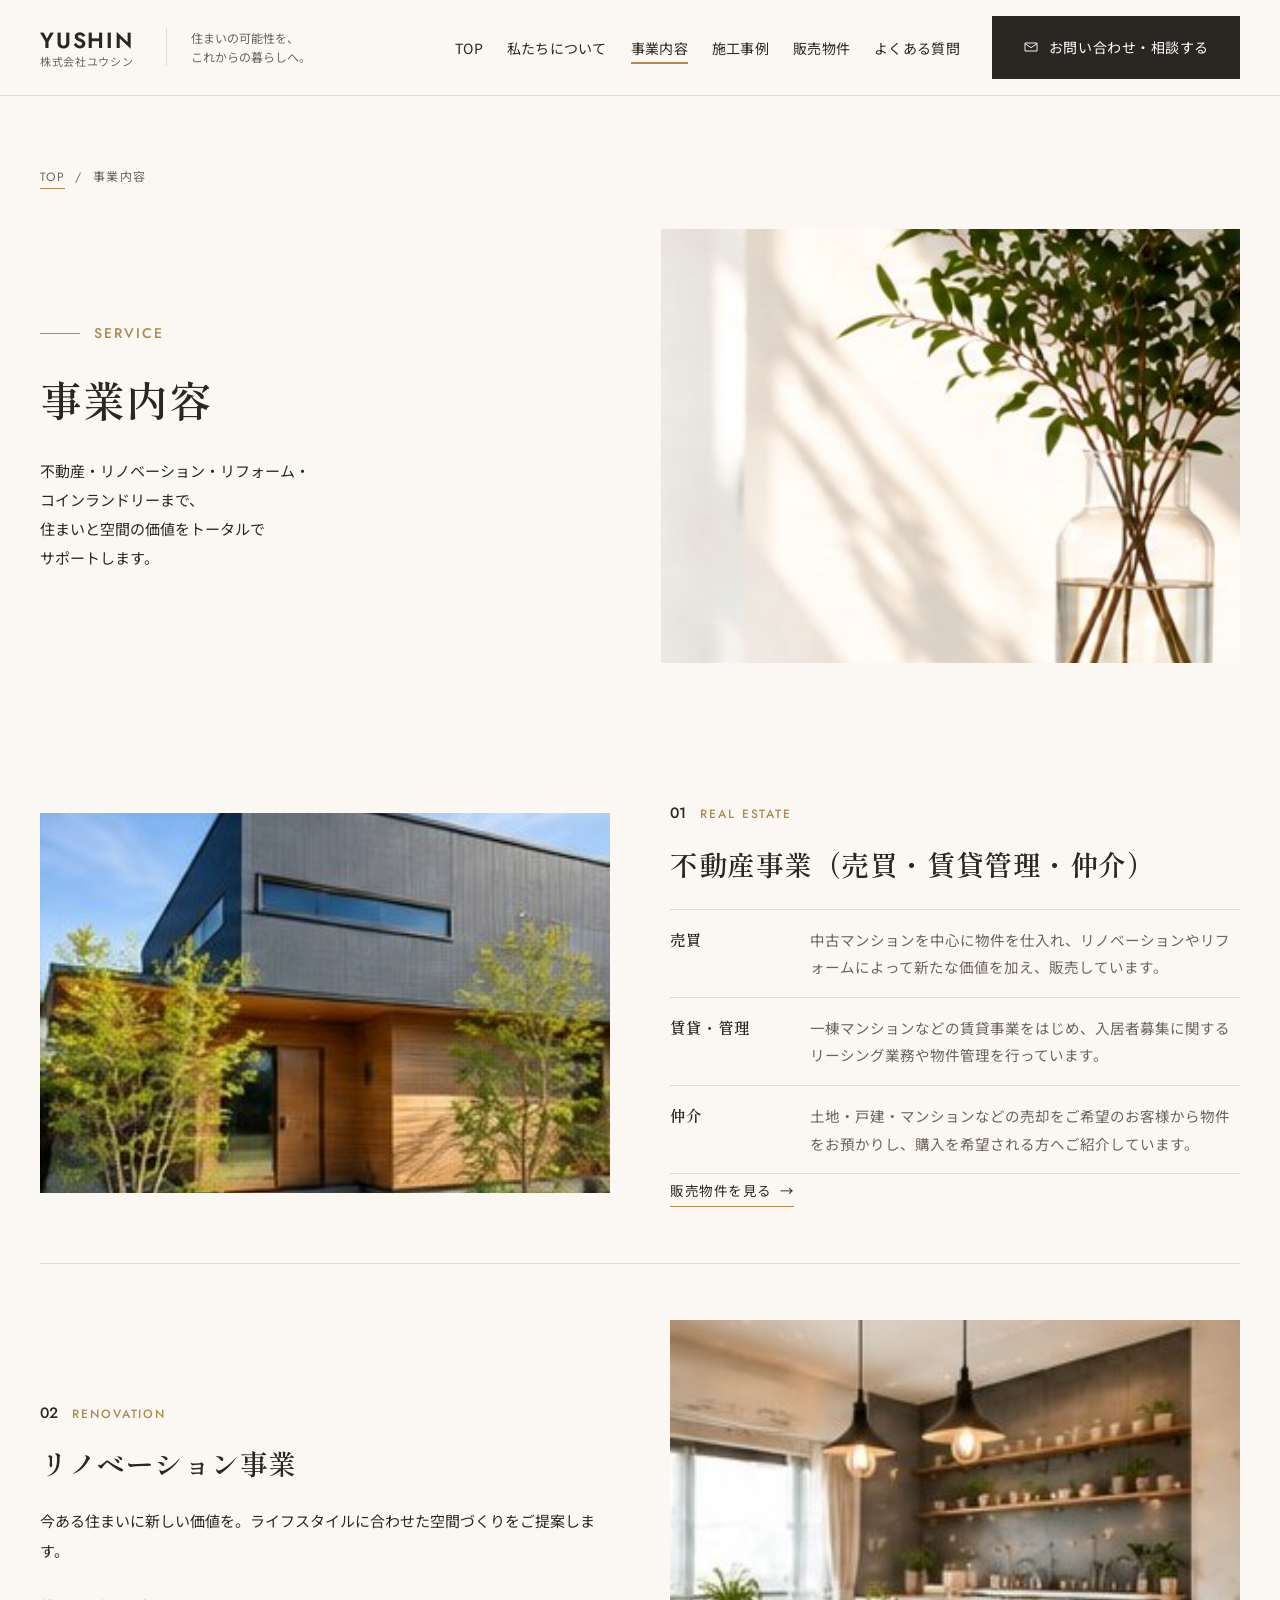
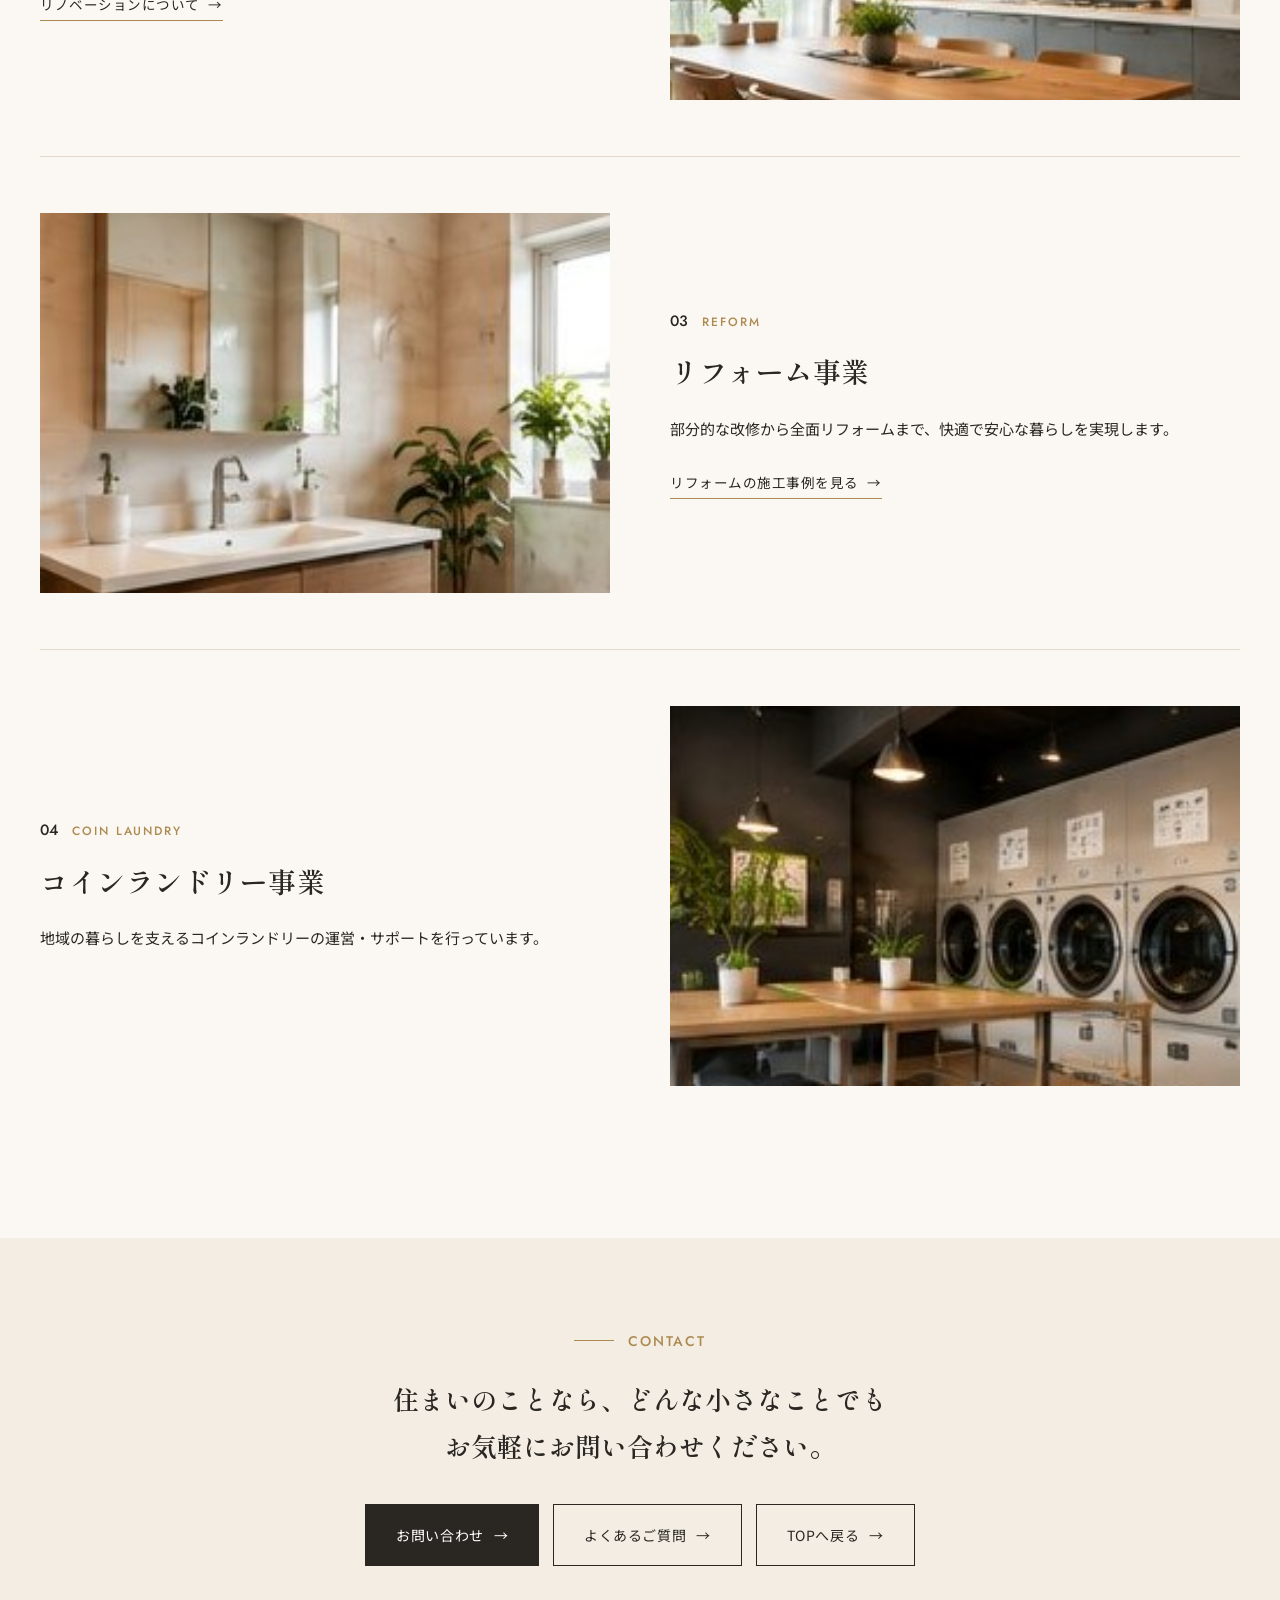
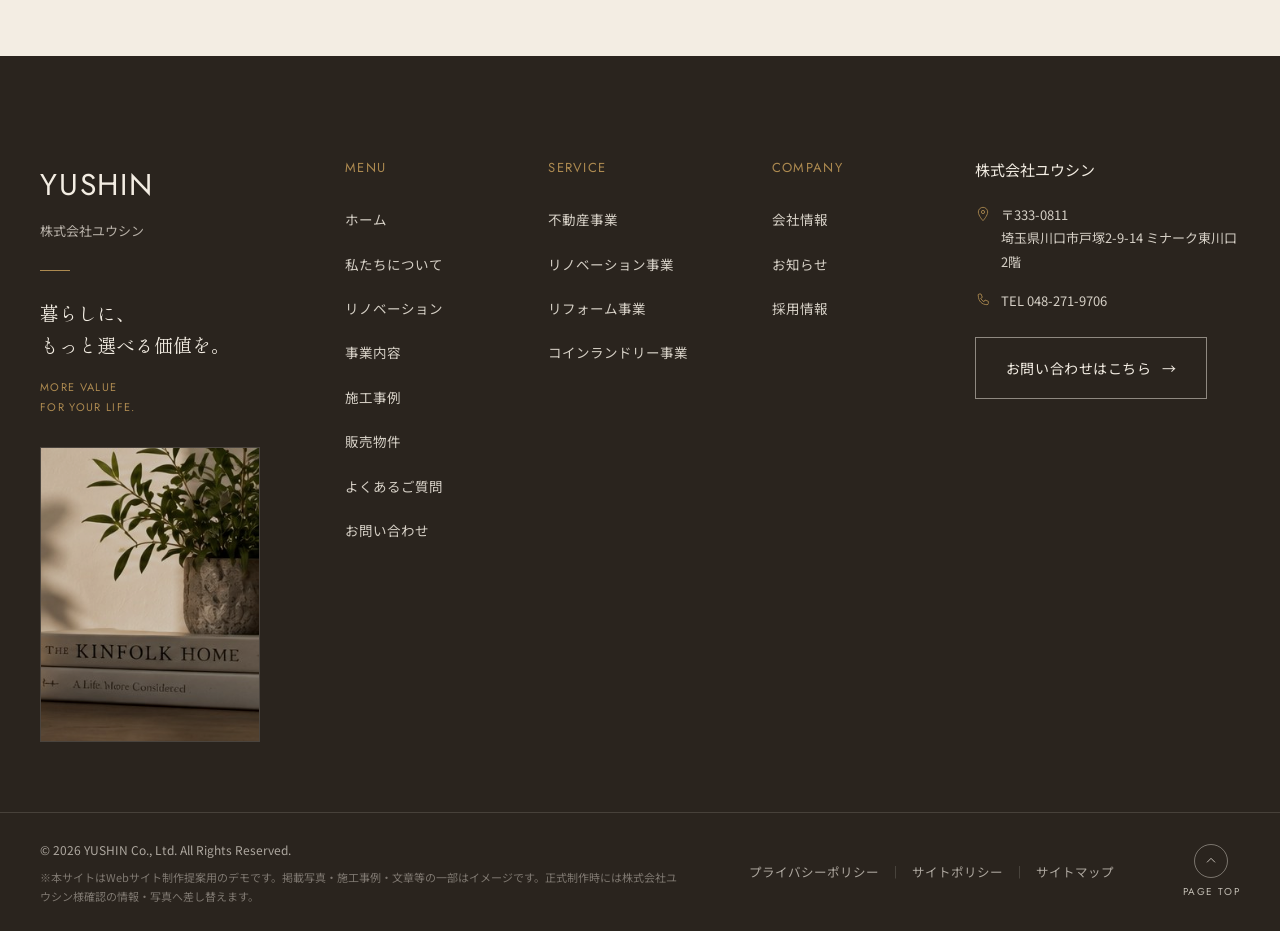
==== commit b43eb6f7: "事業内容の整合: 不動産事業を「売買・賃貸管理・仲介」として TOP・事業内容・会社情報で統一（WordPress 076a9bd を書き出し） - TOP SERVICE: 不動産事業（売買・賃貸管" ====
--- a/business/index.html
+++ b/business/index.html
@@ -62,7 +62,7 @@
 サポートします。</p>
       </div>
       <div class="sp-hero__visual">
-        <img class="photo sp-hero__photo" src="../images/photos/service-side.jpg" alt="事業内容のイメージ写真(提案用仮素材)">
+        <img class="photo sp-hero__photo" src="../images/photos/service-side.jpg" width="318" height="560" alt="事業内容のイメージ写真(提案用仮素材)">
       </div>
     </div>
   </div>
@@ -71,38 +71,50 @@
 <section class="section sp-block sp-biz" id="sp-business">
   <div class="container">
     <article class="sp-biz__item" id="realestate">
-      <div class="sp-biz__visual"><img class="photo" src="../images/photos/service-realestate.jpg" alt="不動産事業（売買・賃貸）のイメージ写真(提案用仮素材)" loading="lazy"></div>
+      <div class="sp-biz__visual"><img class="photo" src="../images/photos/service-realestate.jpg" width="266" height="227" alt="不動産事業（売買・賃貸管理・仲介）のイメージ写真(提案用仮素材)" loading="lazy"></div>
       <div class="sp-biz__text">
         <p class="sp-biz__num">01<span>REAL ESTATE</span></p>
-        <h2 class="sp-block__title" data-ysp-field="realestate_name">不動産事業（売買・賃貸）</h2>
-        <p class="sp-block__text" data-ysp-field="realestate_text">土地・建物の売買・賃貸を通じて、理想の住まい探しをサポートします。</p>
+        <h2 class="sp-block__title" data-ysp-field="realestate_name">不動産事業<span class="sp-biz__paren">（売買・賃貸管理・仲介）</span></h2>
+        <div data-ysp-field="realestate_text">
+          <dl class="sp-biz__subs">
+            <div class="sp-biz__sub"><dt>売買</dt><dd>中古マンションを中心に物件を仕入れ、リノベーションやリフォームによって新たな価値を加え、販売しています。</dd></div>
+            <div class="sp-biz__sub"><dt>賃貸・管理</dt><dd>一棟マンションなどの賃貸事業をはじめ、入居者募集に関するリーシング業務や物件管理を行っています。</dd></div>
+            <div class="sp-biz__sub"><dt>仲介</dt><dd>土地・戸建・マンションなどの売却をご希望のお客様から物件をお預かりし、購入を希望される方へご紹介しています。</dd></div>
+          </dl>
+        </div>
         <a class="text-link" href="../property/">販売物件を見る<span class="arrow">→</span></a>
       </div>
     </article>
     <article class="sp-biz__item" id="renovation">
-      <div class="sp-biz__visual"><img class="photo" src="../images/photos/service-renovation.jpg" alt="リノベーション事業のイメージ写真(提案用仮素材)" loading="lazy"></div>
+      <div class="sp-biz__visual"><img class="photo" src="../images/photos/service-renovation.jpg" width="258" height="227" alt="リノベーション事業のイメージ写真(提案用仮素材)" loading="lazy"></div>
       <div class="sp-biz__text">
         <p class="sp-biz__num">02<span>RENOVATION</span></p>
         <h2 class="sp-block__title" data-ysp-field="renovation_name">リノベーション事業</h2>
-        <p class="sp-block__text" data-ysp-field="renovation_text">今ある住まいに新しい価値を。ライフスタイルに合わせた空間づくりをご提案します。</p>
+        <div data-ysp-field="renovation_text">
+          <p class="sp-block__text">今ある住まいに新しい価値を。ライフスタイルに合わせた空間づくりをご提案します。</p>
+        </div>
         <a class="text-link" href="../renovation/">リノベーションについて<span class="arrow">→</span></a>
       </div>
     </article>
     <article class="sp-biz__item" id="reform">
-      <div class="sp-biz__visual"><img class="photo" src="../images/photos/service-reform.jpg" alt="リフォーム事業のイメージ写真(提案用仮素材)" loading="lazy"></div>
+      <div class="sp-biz__visual"><img class="photo" src="../images/photos/service-reform.jpg" width="251" height="227" alt="リフォーム事業のイメージ写真(提案用仮素材)" loading="lazy"></div>
       <div class="sp-biz__text">
         <p class="sp-biz__num">03<span>REFORM</span></p>
         <h2 class="sp-block__title" data-ysp-field="reform_name">リフォーム事業</h2>
-        <p class="sp-block__text" data-ysp-field="reform_text">部分的な改修から全面リフォームまで、快適で安心な暮らしを実現します。</p>
+        <div data-ysp-field="reform_text">
+          <p class="sp-block__text">部分的な改修から全面リフォームまで、快適で安心な暮らしを実現します。</p>
+        </div>
         <a class="text-link" href="../works/?work_type=reform">リフォームの施工事例を見る<span class="arrow">→</span></a>
       </div>
     </article>
     <article class="sp-biz__item" id="laundry">
-      <div class="sp-biz__visual"><img class="photo" src="../images/photos/service-laundry.jpg" alt="コインランドリー事業のイメージ写真(提案用仮素材)" loading="lazy"></div>
+      <div class="sp-biz__visual"><img class="photo" src="../images/photos/service-laundry.jpg" width="244" height="227" alt="コインランドリー事業のイメージ写真(提案用仮素材)" loading="lazy"></div>
       <div class="sp-biz__text">
         <p class="sp-biz__num">04<span>COIN LAUNDRY</span></p>
         <h2 class="sp-block__title" data-ysp-field="laundry_name">コインランドリー事業</h2>
-        <p class="sp-block__text" data-ysp-field="laundry_text">地域の暮らしを支えるコインランドリーの運営・サポートを行っています。</p>
+        <div data-ysp-field="laundry_text">
+          <p class="sp-block__text">地域の暮らしを支えるコインランドリーの運営・サポートを行っています。</p>
+        </div>
       </div>
     </article>
   </div>
@@ -132,7 +144,7 @@
       <p class="footer-brand__copy">暮らしに、<br>もっと選べる価値を。</p>
       <p class="footer-brand__en2">MORE VALUE<br>FOR YOUR LIFE.</p>
       <div class="footer-photo">
-        <img src="../images/photos/footer.jpg" alt="観葉植物と本が置かれたテーブルのイメージ写真(提案用仮素材)" loading="lazy">
+        <img src="../images/photos/footer.jpg" width="268" height="360" alt="観葉植物と本が置かれたテーブルのイメージ写真(提案用仮素材)" loading="lazy">
       </div>
     </div>
 
--- a/styles/main.css
+++ b/styles/main.css
@@ -493,7 +493,7 @@
 }
 .service-card__icon svg { width: 24px; height: 24px; }
 .service-card h3 { font-size: 16.5px; margin: 18px 0 6px; line-height: 1.5; }
-.service-card h3 small { font-size: 13px; font-weight: 400; }
+.service-card h3 small { display: inline-block; font-size: 13px; font-weight: 400; } /* 括弧の中（売買・賃貸管理・仲介）は途中で折り返さない */
 .service-card__en {
   font-family: var(--font-en);
   font-size: 11px;
--- a/styles/site-pages.css
+++ b/styles/site-pages.css
@@ -79,3 +79,13 @@
   .sp-br-pc { display: none; }
   .sp-cta__actions .btn { width: 100%; justify-content: center; }
 }
+
+/* 事業内容: 説明の「【見出し】本文」の行（不動産事業の 売買・賃貸・管理・仲介 など） */
+.sp-biz__subs { margin: 22px 0 0; padding: 0; border-top: 1px solid var(--color-border); }
+.sp-biz__sub { display: grid; grid-template-columns: 7.5em minmax(0, 1fr); gap: 4px 20px; padding: 16px 0; border-bottom: 1px solid var(--color-border); }
+.sp-biz__sub dt { font-family: var(--font-serif); font-size: 15.5px; font-weight: 600; line-height: 1.8; color: var(--color-charcoal); }
+.sp-biz__sub dd { margin: 0; font-size: 14.5px; line-height: 1.9; color: var(--color-text-soft); overflow-wrap: anywhere; }
+@media (max-width: 640px) {
+  .sp-biz__sub { grid-template-columns: minmax(0, 1fr); padding: 14px 0; }
+}
+.sp-biz__paren { display: inline-block; } /* 事業名の末尾の（売買・賃貸管理・仲介）は途中で折り返さない */
